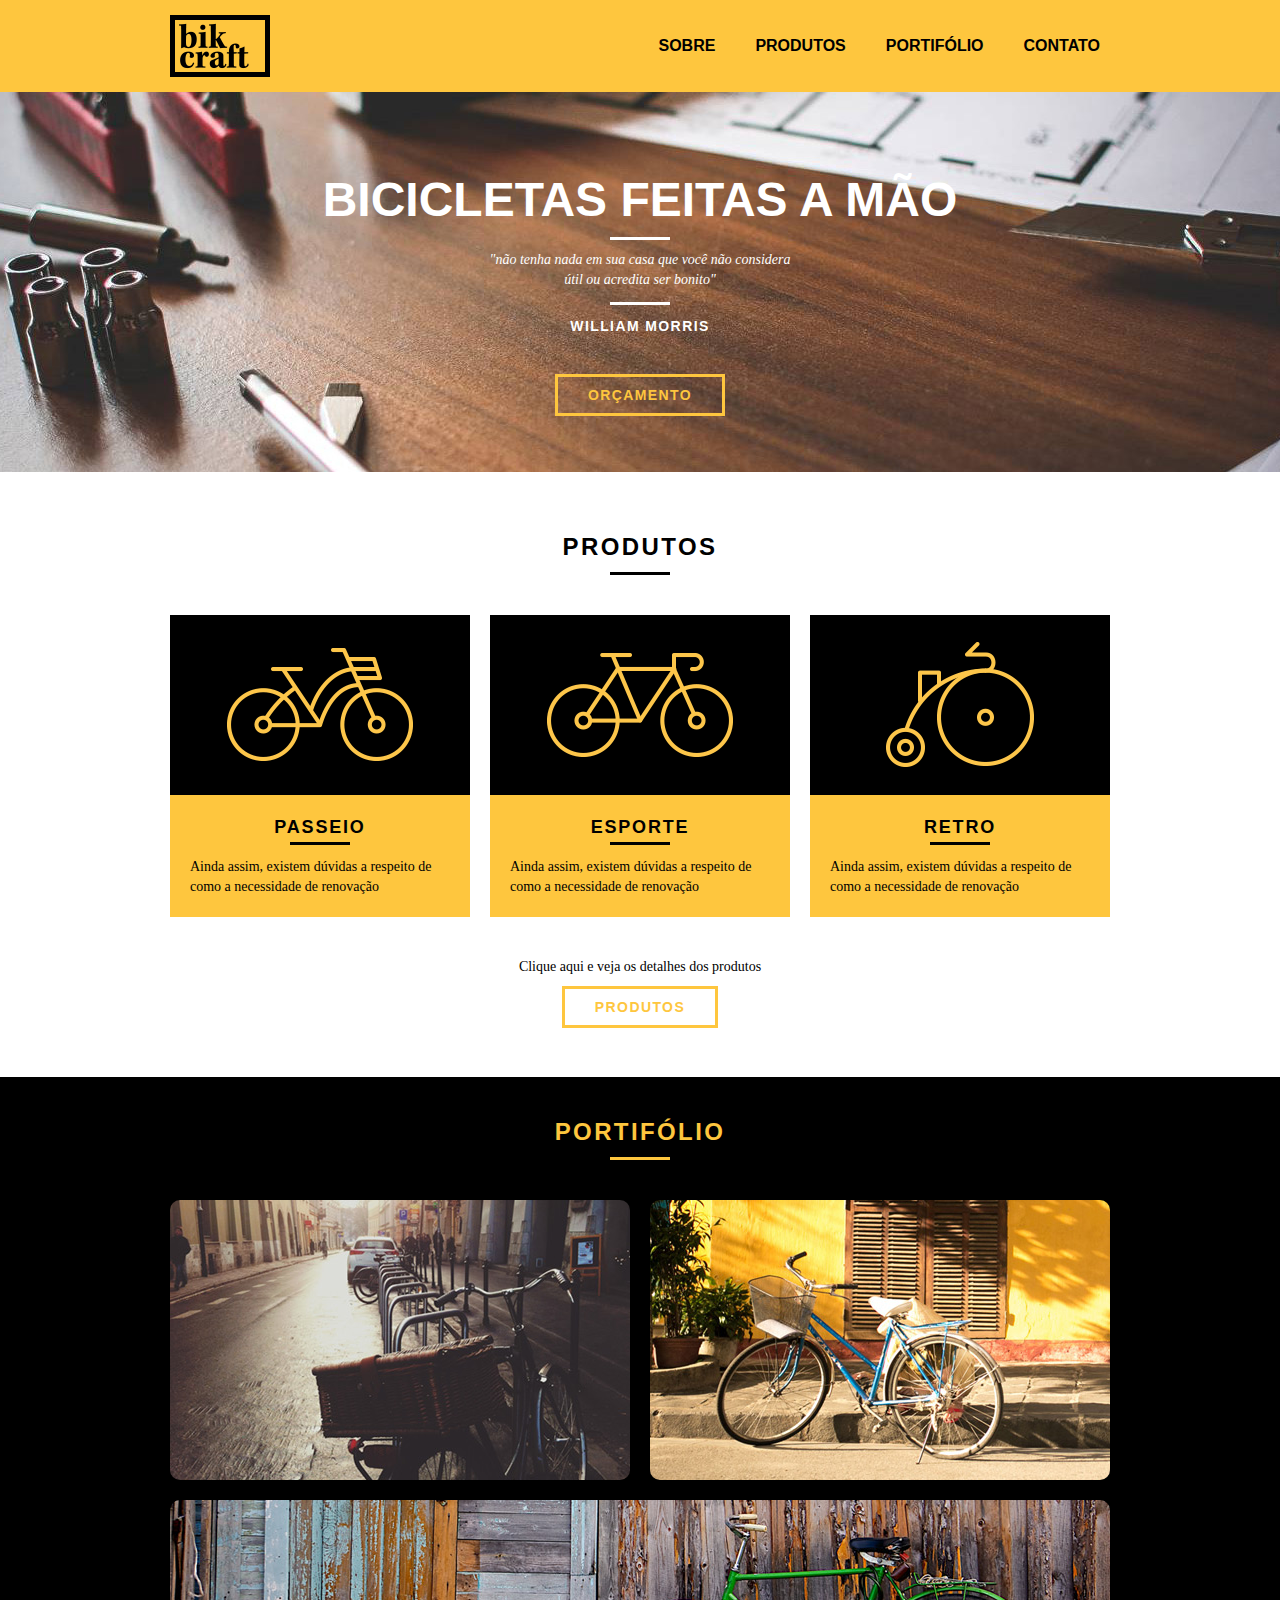
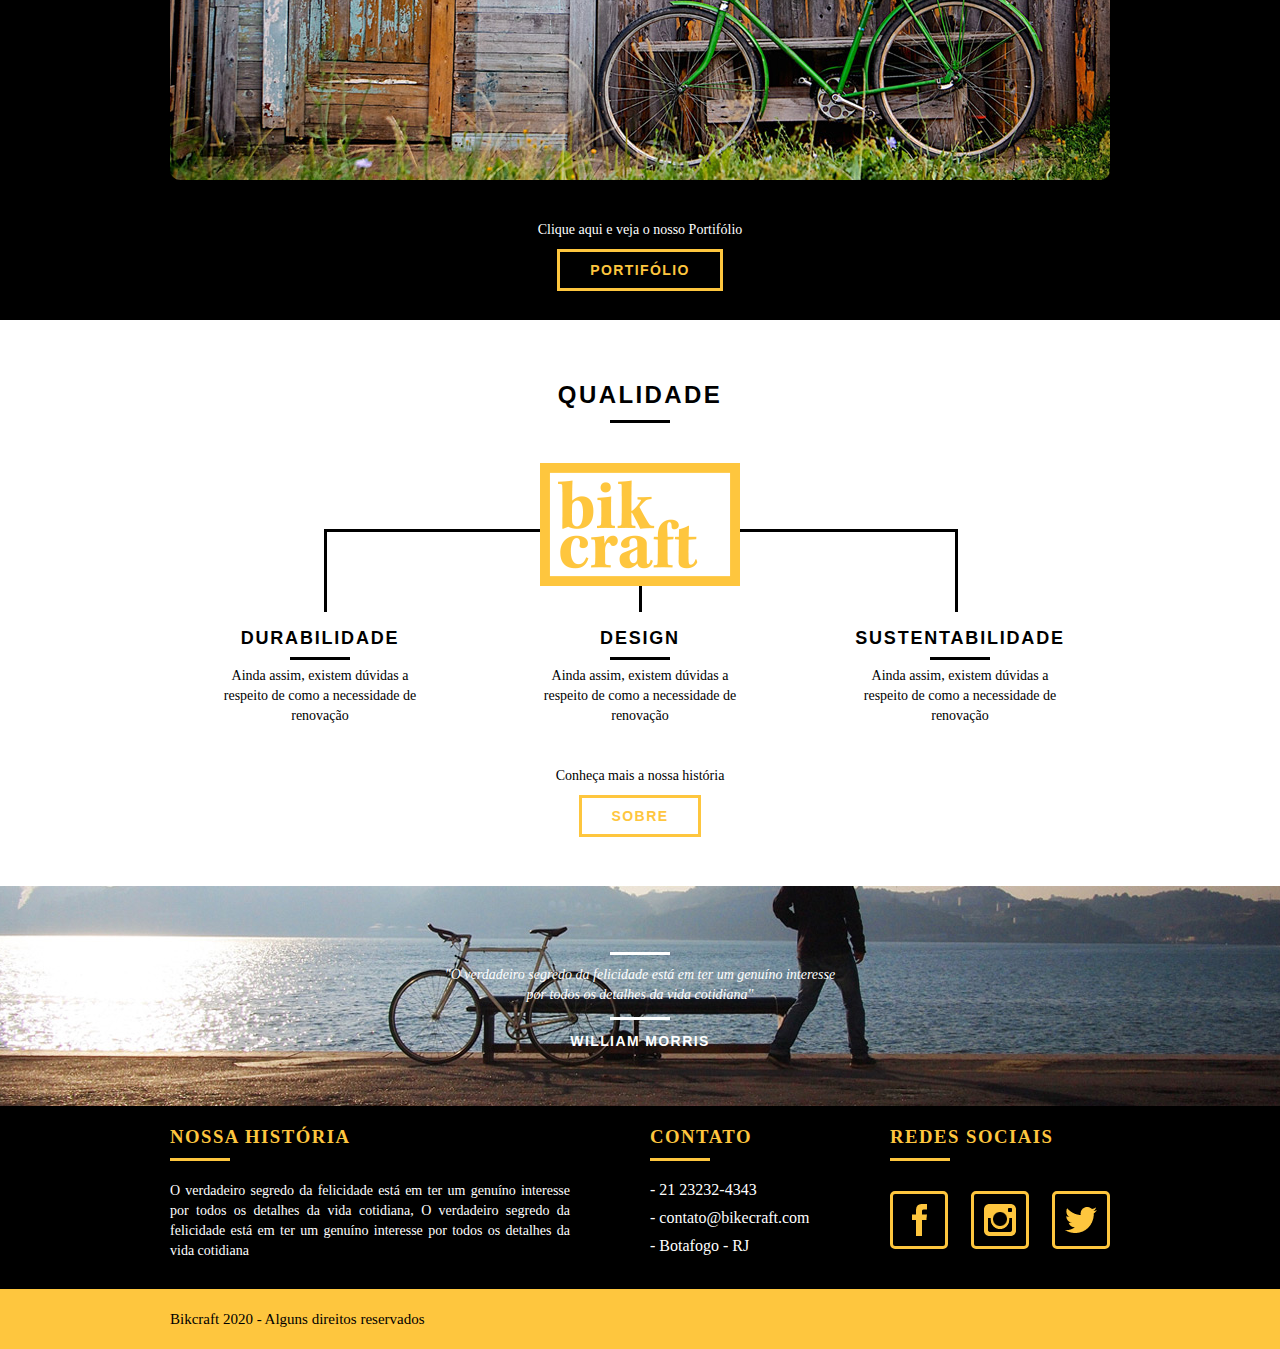
==== index.html @ 74c6d277 "Versão 1.0" ====
<!DOCTYPE html>
<html lang="en">

<head>
    <meta charset="UTF-8">
    <meta name="viewport" content="width=device-width, initial-scale=1.0">
    <title>BikeCraft</title>
    <link rel="stylesheet" href="/css/main.css">
</head>

<body>
    <header class="header">
        <div class="container">
            <a href="index.html" class="grid-4">
                <img src="./img/bikcraft.png" alt="Logo">
            </a>    
            <nav class="header_menu">
                <ul>
                    <li><a href="sobre.html" href="#introducao">Sobre</a></li>
                    <li><a href="produtos.html">Produtos</a></li>
                    <li><a href="portifolio.html">Portifólio</a></li>
                    <li><a href="contato.html">Contato</a></li>
                </ul>
            </nav>
        </div>
    </header>

    <section id="introducao">
        <div class="container">
            <h1>Bicicletas feitas a Mão</h1>
            <blockquote class="quote-externo">
                <p>"não tenha nada em sua casa que você não considera útil ou acredita ser bonito"</p>
                <cite>WILLIAM MORRIS</cite>
            </blockquote>

            <a href="produtos.html" class="btn">Orçamento</a>
        </div>
    </section>

    <section id="produtos" class="container">
        <h2 class="subtitulo">Produtos</h2>
        <ul class="produtos_lista">

            <li class="grid-1-3">
                <div class="produtos_icone">
                    <img src="./img/produtos/passeio.png" alt="BikeCraft Passeio">
                </div>    
                <h3>Passeio</h3>
                <p>Ainda assim, existem dúvidas a respeito de como a necessidade de renovação</p>
            </li>

            <li class="grid-1-3">
                <div class="produtos_icone">
                    <img src="./img/produtos/esporte.png" alt="BikeCraft Esporte">
                </div>    
                <h3>Esporte</h3>
                <p>Ainda assim, existem dúvidas a respeito de como a necessidade de renovação</p>
            </li>

            <li class="grid-1-3">
                <div class="produtos_icone">
                    <img src="./img/produtos/retro.png" alt="BikeCraft Retro">
                </div>    
                <h3>Retro</h3>
                <p>Ainda assim, existem dúvidas a respeito de como a necessidade de renovação</p>
            </li>
        </ul>

        <div class="call">
            <p>Clique aqui e veja os detalhes dos produtos</p>
            <a href="produtos.html" class="btn btn-preto">Produtos</a>
        </div>

    </section>

    <section id="portifolio">
        <div class="container">
            <h2 class="subtitulo">Portifólio</h2>
            <ul class="portifolio_lista">
                <li class="grid-8"><img src="./img/portfolio/retro.jpg" alt="Bike Retro"></li>
                <li class="grid-8"><img src="./img/portfolio/passeio.jpg" alt="Bike Passeio"></li>
                <li class="grid-16"><img src="./img/portfolio/esporte.jpg" alt="Bike Esporte"></li>
            </ul>
        </div>
        
        <div class="call">
            <p>Clique aqui e veja o nosso Portifólio</p>
            <a href="portifolio.html" class="btn">PortiFólio</a>
        </div>
    </section>

    <section id="qualidade" class="container">
        <h2 class="subtitulo">Qualidade</h2>

        <img src="./img/bikcraft-qualidade.png" alt="BikCraft">

        <ul class="qualidade_lista">
            <li class="grid-1-3">
                <h3>Durabilidade</h3>
                <p>Ainda assim, existem dúvidas a respeito de como a necessidade de renovação</p>
            </li>

            <li class="grid-1-3">
                <h3>Design</h3>
                <p>Ainda assim, existem dúvidas a respeito de como a necessidade de renovação</p>
            </li>

            <li class="grid-1-3">
                <h3>Sustentabilidade</h3>
                <p>Ainda assim, existem dúvidas a respeito de como a necessidade de renovação</p>
            </li>
        </ul>
        <div class="call">
            <p>Conheça mais a nossa história</p>
            <a href="sobre.html" class="btn btn-preto">Sobre</a>
        </div>
    </section>

    <section id="quebra">
        <div class="container">
            <blockquote class="quote-externo">
                <p>"O 
                verdadeiro segredo da felicidade está em ter um genuíno interesse por todos os detalhes da vida cotidiana"</p>
                <cite>WILLIAM MORRIS</cite>
            </blockquote>
        </div>
    </section>

    <footer class="footer">
        <div class="footer-1">
            <div class="container">

                <div class="grid-8 nossa-historia">
                    <h3>Nossa História</h3>
                    <p>O verdadeiro segredo da felicidade está em ter um genuíno interesse por todos os detalhes da vida cotidiana, O verdadeiro segredo da felicidade está em ter um genuíno interesse por todos os detalhes da vida cotidiana</p>
                </div>

                <div class="grid-4 contato-footer">
                    <h3>Contato</h3>
                    <ul>
                        <li>- 21 23232-4343</li>
                        <li>- contato@bikecraft.com</li>
                        <li>- Botafogo - RJ</li>
                    </ul>
                </div>

                <div class="grid-4 redes-footer">
                    <h3>Redes Sociais</h3>
                    <ul class="redes-sociais">
                        <li><a href=""><img src="./img/redes-sociais/facebook.png" alt="Facebook" target="_blank"></a></li>

                        <li><a href=""><img src="./img/redes-sociais/instagram.png" alt="Instagram" target="_blank"></a></li>
                        
                        <li><a href=""><img src="./img/redes-sociais/twitter.png" alt="Twitter" target="_blank"></a></li>
                    </ul>
                </div>
            </div>
        </div>
        <div class="footer-2">
            <div class="container">
                <p class="grid-16">Bikcraft 2020 - Alguns direitos reservados</p>
            </div>
        </div>
    </footer>

    <script src="./js/menuScroll.js"></script>
</body>

</html>
---- css/main.css ----
*, *:before, *:after {
  -webkit-box-sizing: border-box;
  box-sizing: border-box;
  padding: 0;
  margin: 0;
}

.container {
  width: 960px;
  margin: 0 auto;
  padding: 0px;
  position: relative;
}

.container:after, .container:before {
  content: " ";
  display: table;
}

.container:after {
  clear: both;
}

.grid-1, .grid-2, .grid-3, .grid-4, .grid-5, .grid-6, .grid-7, .grid-8, .grid-9, .grid-10, .grid-11, .grid-12, .grid-13, .grid-14, .grid-15, .grid-16, .grid-1-3 {
  float: left;
  margin-left: 10px;
  margin-right: 10px;
}

.grid-1 {
  width: 40px;
}

.grid-2 {
  width: 100px;
}

.grid-3 {
  width: 160px;
}

.grid-4 {
  width: 220px;
}

.grid-5 {
  width: 280px;
}

.grid-6 {
  width: 340px;
}

.grid-7 {
  width: 400px;
}

.grid-8 {
  width: 460px;
}

.grid-9 {
  width: 520px;
}

.grid-10 {
  width: 580px;
}

.grid-11 {
  width: 640px;
}

.grid-12 {
  width: 700px;
}

.grid-13 {
  width: 760px;
}

.grid-14 {
  width: 820px;
}

.grid-15 {
  width: 880px;
}

.grid-16 {
  width: 940px;
}

.grid-1-3 {
  width: 300px;
}

@media only screen and (min-width: 768px) and (max-width: 959px) {
  .container {
    width: 768px;
  }
  .grid-1 {
    width: 28px;
  }
  .grid-2 {
    width: 76px;
  }
  .grid-3 {
    width: 124px;
  }
  .grid-4 {
    width: 172px;
  }
  .grid-5 {
    width: 220px;
  }
  .grid-6 {
    width: 268px;
  }
  .grid-7 {
    width: 316px;
  }
  .grid-8 {
    width: 364px;
  }
  .grid-9 {
    width: 412px;
  }
  .grid-10 {
    width: 460px;
  }
  .grid-11 {
    width: 508px;
  }
  .grid-12 {
    width: 556px;
  }
  .grid-13 {
    width: 604px;
  }
  .grid-14 {
    width: 652px;
  }
  .grid-15 {
    width: 700px;
  }
  .grid-16 {
    width: 748px;
  }
  .grid-1-3 {
    width: 236px;
  }
}

@media only screen and (max-width: 767px) {
  .container {
    width: 300px;
  }
  .grid-1, .grid-2, .grid-3, .grid-4, .grid-5, .grid-6, .grid-7, .grid-8, .grid-9, .grid-10, .grid-11, .grid-12, .grid-13, .grid-14, .grid-15, .grid-16, .grid-1-3 {
    width: 300px;
    margin: 0 0 20px 0;
    float: none;
  }
}

body {
  font-family: Arial, Helvetica, sans-serif;
}

img {
  display: block;
  max-width: 100%;
}

ul li {
  list-style: none;
}

p {
  font-family: Georgia, "Times New Roman", serif;
  font-size: 14px;
  line-height: 20px;
}

.btn {
  text-decoration: none;
  border: 3px solid #fec63e;
  padding: 10px 30px;
  color: #fec63e;
  font-size: 14px;
  line-height: 20px;
  text-transform: uppercase;
  font-weight: bold;
  letter-spacing: .1em;
  -webkit-transition: all .4s;
  transition: all .4s;
}

.btn:hover {
  color: #fff;
  border: 3px solid #fff;
}

.btn.btn-preto:hover {
  color: #000;
  border: 3px solid #000;
}

.subtitulo {
  font-size: 24px;
  line-height: 30px;
  font-weight: bold;
  letter-spacing: .1em;
  color: #000;
  text-align: center;
  text-transform: uppercase;
  margin-bottom: 40px;
}

.subtitulo::after {
  content: '';
  display: block;
  width: 60px;
  height: 3px;
  background-color: #000;
  margin: 10px auto;
}

.introducao-interna {
  width: 100%;
  margin-top: 92px;
  height: auto;
  color: #fff;
}

.introducao-interna h1 {
  font-size: 48px;
  color: #fff;
  font-weight: bold;
  text-transform: uppercase;
}

.introducao-interna h1::after {
  content: "";
  display: block;
  width: 60px;
  height: 3px;
  background: #fff;
  margin: 14px auto 14px auto;
}

.subtitulo-interno {
  font-size: 24px;
  line-height: 30px;
  font-weight: bold;
  letter-spacing: .1em;
  color: #000;
  text-transform: uppercase;
  margin-bottom: 20px;
}

.subtitulo-interno::after {
  content: '';
  display: block;
  width: 60px;
  height: 3px;
  background-color: #000;
  margin-top: 10px;
}

.header {
  position: fixed;
  top: 0;
  width: 100%;
  background-color: #fec63e;
  z-index: 10;
  height: 92px;
}

.header .container {
  display: -webkit-box;
  display: -ms-flexbox;
  display: flex;
  -webkit-box-align: center;
      -ms-flex-align: center;
          align-items: center;
}

.header_menu {
  -webkit-box-flex: 1;
      -ms-flex: 1;
          flex: 1;
  height: 92px;
}

.header_menu ul {
  height: 100%;
  width: 100%;
  display: -webkit-box;
  display: -ms-flexbox;
  display: flex;
  -webkit-box-pack: end;
      -ms-flex-pack: end;
          justify-content: flex-end;
}

.header_menu ul li a {
  color: #000;
  text-transform: uppercase;
  text-decoration: none;
  font-weight: bold;
  height: 100%;
  position: relative;
  display: -webkit-box;
  display: -ms-flexbox;
  display: flex;
  -webkit-box-align: center;
      -ms-flex-align: center;
          align-items: center;
  padding: 20px;
  -webkit-transition: all 0.4s;
  transition: all 0.4s;
}

.header_menu ul li a:hover {
  color: #fff;
}

.header_menu ul li a::after {
  content: "";
  display: block;
  position: absolute;
  bottom: 0;
  left: 0;
  width: 100%;
  -webkit-transform: scaleX(0);
          transform: scaleX(0);
  height: 4px;
  z-index: 10;
  background-color: #fff;
  -webkit-transition: all 0.4s;
  transition: all 0.4s;
}

.header_menu ul li a:hover::after {
  -webkit-transform: scaleX(1);
          transform: scaleX(1);
}

.header_menu ul li a.active {
  color: #fff;
}

.header_menu ul li a.active::after {
  content: "";
  display: block;
  position: absolute;
  bottom: 0;
  left: 0;
  width: 100%;
  -webkit-transform: scaleX(1);
          transform: scaleX(1);
  height: 4px;
  z-index: 10;
  background-color: #fff;
  -webkit-transition: all 0.4s;
  transition: all 0.4s;
}

#introducao {
  width: 100%;
  height: 380px;
  background: url("/img/bg.jpg") no-repeat center;
  background-size: cover;
  margin-top: 92px;
  text-align: center;
  padding-top: 80px;
}

#introducao h1 {
  color: #fff;
  text-transform: uppercase;
  font-size: 48px;
  font-weight: bold;
}

#introducao .quote-externo {
  max-width: 320px;
  margin: 0 auto;
  color: #fff;
  margin-bottom: 50px;
}

.quote-externo p {
  font-style: italic;
}

.quote-externo p::before {
  content: "";
  display: block;
  width: 60px;
  height: 3px;
  background-color: #fff;
  margin: 10px auto;
}

.quote-externo p::after {
  content: "";
  display: block;
  width: 60px;
  height: 3px;
  background-color: #fff;
  margin: 12px auto;
}

.quote-externo cite {
  font-style: initial;
  font-weight: bold;
  font-size: 14px;
  letter-spacing: 0.1em;
}

#produtos {
  padding: 60px 0;
}

.produtos_lista li {
  background-color: #fec63e;
  display: -webkit-box;
  display: -ms-flexbox;
  display: flex;
  -webkit-box-orient: vertical;
  -webkit-box-direction: normal;
      -ms-flex-direction: column;
          flex-direction: column;
  -webkit-box-align: center;
      -ms-flex-align: center;
          align-items: center;
}

.produtos_lista li h3 {
  font-weight: bold;
  font-size: 18px;
  line-height: 25px;
  text-transform: uppercase;
  letter-spacing: 0.1em;
  margin-top: 20px;
}

.produtos_lista li h3::after {
  content: "";
  display: block;
  width: 60px;
  height: 3px;
  background-color: #000;
  margin: 2px auto;
}

.produtos_lista li p {
  padding: 10px 20px 20px 20px;
}

.produtos_icone {
  background-color: #000;
  width: 100%;
  padding: 20px;
  display: -webkit-box;
  display: -ms-flexbox;
  display: flex;
  -webkit-box-pack: center;
      -ms-flex-pack: center;
          justify-content: center;
}

.call {
  padding-top: 40px;
  text-align: center;
  clear: both;
}

.call p {
  margin-bottom: 20px;
}

#portifolio {
  width: 100%;
  padding: 40px 0;
  background-color: #000;
}

#portifolio .subtitulo {
  color: #fec63e;
}

#portifolio .subtitulo::after {
  background-color: #fec63e;
}

.portifolio_lista li img {
  border-radius: 10px;
}

.portifolio_lista li:last-child {
  margin-top: 20px;
}

#portifolio .call p {
  color: #fff;
}

#qualidade {
  padding: 60px 0;
}

#qualidade::after {
  content: "";
  width: 634px;
  height: 83px;
  display: block;
  background: url("/img/linhas.png") no-repeat center;
  position: absolute;
  top: 209px;
  right: 162px;
  z-index: -1;
}

#qualidade img {
  margin: 0 auto;
}

.qualidade_lista {
  padding-top: 20px;
  overflow: auto;
}

.qualidade_lista li {
  text-align: center;
  padding: 0 40px;
}

.qualidade_lista li h3 {
  font-weight: bold;
  font-size: 18px;
  line-height: 25px;
  text-transform: uppercase;
  letter-spacing: 0.1em;
  margin-top: 20px;
}

.qualidade_lista li h3::after {
  content: "";
  display: block;
  width: 60px;
  height: 3px;
  background-color: #000;
  margin: 6px auto;
}

#quebra .container {
  width: 100%;
  height: 220px;
  background: url("/img/bg-footer.jpg") no-repeat center;
  background-size: cover;
  color: #fff;
  display: -webkit-box;
  display: -ms-flexbox;
  display: flex;
  -webkit-box-orient: vertical;
  -webkit-box-direction: normal;
      -ms-flex-direction: column;
          flex-direction: column;
  -webkit-box-align: center;
      -ms-flex-align: center;
          align-items: center;
  -webkit-box-pack: center;
      -ms-flex-pack: center;
          justify-content: center;
}

#quebra .quote-externo {
  text-align: center;
  max-width: 400px;
}

.footer {
  width: 100%;
}

.footer .container {
  padding: 20px 0;
}

.footer-1,
.footer-2 {
  width: 100%;
}

.footer-1 {
  background-color: #000;
  color: #fff;
  font-family: Georgia, "Times New Roman", Times, serif;
}

.footer-1 h3 {
  color: #fec63e;
  text-transform: uppercase;
  letter-spacing: 1.5px;
}

.footer-1 h3::after {
  content: "";
  display: block;
  width: 60px;
  height: 3px;
  background-color: #fec63e;
  margin: 10px 0;
}

.footer-1 .nossa-historia p {
  padding-right: 60px;
  margin-top: 20px;
  text-align: justify;
}

.footer-1 .contato-footer ul {
  margin-top: 20px;
}

.footer-1 .contato-footer ul li + li {
  margin-top: 10px;
}

.footer-1 .redes-sociais {
  padding: 20px 0;
  display: -webkit-box;
  display: -ms-flexbox;
  display: flex;
  -webkit-box-pack: justify;
      -ms-flex-pack: justify;
          justify-content: space-between;
}

.footer-1 .redes-sociais li {
  border: 3px solid #fec63e;
  border-radius: 5px;
  padding: 10px;
  -webkit-transition: all 0.4s;
  transition: all 0.4s;
}

.footer-1 .redes-sociais li:hover {
  border-color: #fff;
}

.footer-2 {
  background-color: #fec63e;
}

.footer-2 p {
  font-size: 15px;
}

.interna_sobre {
  background: url("../img/bg-sobre.jpg") no-repeat center;
  background-size: cover;
}

.interna_sobre .container {
  display: -webkit-box;
  display: -ms-flexbox;
  display: flex;
  -webkit-box-orient: vertical;
  -webkit-box-direction: normal;
      -ms-flex-direction: column;
          flex-direction: column;
  -webkit-box-pack: center;
      -ms-flex-pack: center;
          justify-content: center;
  -webkit-box-align: center;
      -ms-flex-align: center;
          align-items: center;
  padding: 20px;
}

.missao-sobre {
  padding-top: 60px;
}

.missao-sobre p {
  font-size: 18px;
  line-height: 25px;
  margin-bottom: 1em;
  padding-right: 60px;
}

.missao-sobre ul li {
  font-family: Georgia, 'Times New Roman', Times, serif;
  font-size: 18px;
  line-height: 30px;
}

.missao-sobre .foto-equipe {
  padding-top: 20px;
}

@media (max-width: 767px) {
  .missao-sobre .foto-equipe img {
    height: 150px;
  }
}

.produto-text-item {
  position: relative;
  display: -webkit-box;
  display: -ms-flexbox;
  display: flex;
  -webkit-box-align: center;
      -ms-flex-align: center;
          align-items: center;
  -webkit-box-pack: center;
      -ms-flex-pack: center;
          justify-content: center;
}

.produto-text-item h2 {
  font-size: 36px;
  color: #fff;
  text-transform: uppercase;
  letter-spacing: .1em;
  font-weight: bold;
  position: absolute;
}

.produto-text-item h2::before {
  content: '';
  display: block;
  width: 60px;
  height: 3px;
  background-color: #fff;
  margin: 10px auto;
}

.produto-text-item h2::after {
  content: '';
  display: block;
  width: 60px;
  height: 3px;
  background-color: #fff;
  margin: 10px auto;
}

.interna_produtos {
  background: url("../img/bg-produtos.jpg");
  background-size: cover;
}

.interna_produtos .container {
  display: -webkit-box;
  display: -ms-flexbox;
  display: flex;
  -webkit-box-orient: vertical;
  -webkit-box-direction: normal;
      -ms-flex-direction: column;
          flex-direction: column;
  -webkit-box-pack: center;
      -ms-flex-pack: center;
          justify-content: center;
  -webkit-box-align: center;
      -ms-flex-align: center;
          align-items: center;
  padding: 20px;
}

.produtos-item {
  padding-top: 60px;
}

.produto-icone {
  background-color: #000;
  display: -webkit-box;
  display: -ms-flexbox;
  display: flex;
  -webkit-box-pack: center;
      -ms-flex-pack: center;
          justify-content: center;
  -webkit-box-align: center;
      -ms-flex-align: center;
          align-items: center;
  padding: 70px 0;
}

.row-2 img,
.details-produtos {
  padding: 20px 0;
}

.details-produtos p {
  padding: 39px 35px 85px;
  background-color: #000;
  color: #fff;
  font-family: Georgia, 'Times New Roman', Times, serif;
  font-size: 18px;
  line-height: 25px;
}

.details-produtos ul {
  background-color: #fec63e;
  display: -ms-grid;
  display: grid;
  -ms-grid-columns: (1fr)[2];
      grid-template-columns: repeat(2, 1fr);
}

.details-produtos ul li {
  text-transform: uppercase;
  font-weight: bold;
  border: 1px solid #000;
  padding: 10px 20px;
  text-align: center;
}

.orcamento {
  background-color: #000;
  color: #fff;
  padding: 60px 0;
}

.orcamento h2 {
  color: #fec63e;
}

.orcamento h2::after {
  background-color: #fec63e;
}

.orcamento form label {
  font-weight: bold;
  font-family: Georgia, 'Times New Roman', Times, serif;
}

.orcamento form input, .orcamento form textarea {
  display: block;
  width: 89%;
  margin: 4px 0 14px;
  background-color: #000;
  border: 4px solid #fec63e;
  color: #fff;
  padding: 10px;
}

.orcamento form textarea {
  resize: vertical;
  height: clamp(100px, 120px, 150px);
}

.orcamento form button {
  color: #fec63e;
  background-color: #000;
  border: 4px solid #fec63e;
  padding: 10px 40px;
  text-transform: uppercase;
  font-weight: bold;
  font-size: 18px;
  cursor: pointer;
  -webkit-transition: all .4s;
  transition: all .4s;
}

.orcamento form button:hover {
  color: #fff;
  border-color: #fff;
}

.orcamento .dados-orcamento {
  padding-left: 10px;
  display: -webkit-box;
  display: -ms-flexbox;
  display: flex;
  -webkit-box-orient: vertical;
  -webkit-box-direction: normal;
      -ms-flex-direction: column;
          flex-direction: column;
}

.orcamento .dados-orcamento h3 {
  color: #fec63e;
  text-transform: uppercase;
  margin-bottom: 10px;
}

.orcamento .dados-orcamento p {
  font-weight: 600;
  padding: 3px 0;
}

.orcamento .dados-orcamento .montar {
  -webkit-box-flex: 1;
      -ms-flex: 1;
          flex: 1;
  padding-top: 45px;
}

.orcamento .dados-orcamento .montar p {
  margin-bottom: 8px;
}

.orcamento .dados-orcamento .montar li {
  padding: 10px 15px;
  font-family: Georgia, 'Times New Roman', Times, serif;
  width: 80%;
}

.orcamento .dados-orcamento .montar .li-cinza {
  background-color: #1d1d1d;
}

@media (min-width: 768px) and (max-width: 959px) {
  .img-produtos {
    height: 280px;
    -o-object-fit: cover;
       object-fit: cover;
  }
  .produtos-item + .produtos-item {
    border-top: 3px solid #000;
    padding-top: 25px;
  }
  .details-produtos p {
    padding: 14px 35px 21px;
    background-color: #000;
    color: #fff;
    font-family: Georgia, 'Times New Roman', Times, serif;
    font-size: 18px;
    line-height: 25px;
  }
  .orcamento .container {
    display: -webkit-box;
    display: -ms-flexbox;
    display: flex;
    -webkit-box-orient: vertical;
    -webkit-box-direction: normal;
        -ms-flex-direction: column;
            flex-direction: column;
    -webkit-box-pack: center;
        -ms-flex-pack: center;
            justify-content: center;
    -webkit-box-align: center;
        -ms-flex-align: center;
            align-items: center;
  }
  .orcamento form {
    display: -webkit-box;
    display: -ms-flexbox;
    display: flex;
    -webkit-box-orient: vertical;
    -webkit-box-direction: normal;
        -ms-flex-direction: column;
            flex-direction: column;
  }
  .orcamento form input, .orcamento form textarea {
    width: 100%;
    padding: 10px;
  }
  .orcamento .dados-orcamento {
    display: -webkit-box;
    display: -ms-flexbox;
    display: flex;
    -webkit-box-orient: vertical;
    -webkit-box-direction: normal;
        -ms-flex-direction: column;
            flex-direction: column;
    -webkit-box-pack: center;
        -ms-flex-pack: center;
            justify-content: center;
    -webkit-box-align: center;
        -ms-flex-align: center;
            align-items: center;
  }
  .orcamento .dados-orcamento .dados {
    margin-top: 40px;
    display: -webkit-box;
    display: -ms-flexbox;
    display: flex;
    -webkit-box-orient: vertical;
    -webkit-box-direction: normal;
        -ms-flex-direction: column;
            flex-direction: column;
    -webkit-box-pack: center;
        -ms-flex-pack: center;
            justify-content: center;
    -webkit-box-align: center;
        -ms-flex-align: center;
            align-items: center;
  }
  .orcamento .dados-orcamento .montar li {
    width: 100%;
  }
}

@media (max-width: 767px) {
  .img-produtos {
    height: 280px;
    -o-object-fit: cover;
       object-fit: cover;
  }
  .produtos-item + .produtos-item {
    border-top: 3px solid #000;
    padding-top: 25px;
  }
  .details-produtos p {
    padding: 14px 35px 21px;
    background-color: #000;
    color: #fff;
    font-family: Georgia, 'Times New Roman', Times, serif;
    font-size: 18px;
    line-height: 25px;
  }
  .orcamento .container {
    display: -webkit-box;
    display: -ms-flexbox;
    display: flex;
    -webkit-box-orient: vertical;
    -webkit-box-direction: normal;
        -ms-flex-direction: column;
            flex-direction: column;
    -webkit-box-pack: center;
        -ms-flex-pack: center;
            justify-content: center;
    -webkit-box-align: center;
        -ms-flex-align: center;
            align-items: center;
  }
  .orcamento form {
    display: -webkit-box;
    display: -ms-flexbox;
    display: flex;
    -webkit-box-orient: vertical;
    -webkit-box-direction: normal;
        -ms-flex-direction: column;
            flex-direction: column;
  }
  .orcamento form input, .orcamento form textarea {
    width: 100%;
    padding: 10px;
  }
  .orcamento .dados-orcamento {
    display: -webkit-box;
    display: -ms-flexbox;
    display: flex;
    -webkit-box-orient: vertical;
    -webkit-box-direction: normal;
        -ms-flex-direction: column;
            flex-direction: column;
    -webkit-box-pack: center;
        -ms-flex-pack: center;
            justify-content: center;
    -webkit-box-align: center;
        -ms-flex-align: center;
            align-items: center;
  }
  .orcamento .dados-orcamento .dados {
    margin-top: 40px;
    display: -webkit-box;
    display: -ms-flexbox;
    display: flex;
    -webkit-box-orient: vertical;
    -webkit-box-direction: normal;
        -ms-flex-direction: column;
            flex-direction: column;
    -webkit-box-pack: center;
        -ms-flex-pack: center;
            justify-content: center;
    -webkit-box-align: center;
        -ms-flex-align: center;
            align-items: center;
  }
  .orcamento .dados-orcamento .montar li {
    width: 100%;
  }
}

.interna_portifolio {
  background: url("../img/bg-portfolio.jpg") no-repeat center;
  background-size: cover;
}

.interna_portifolio .container {
  display: -webkit-box;
  display: -ms-flexbox;
  display: flex;
  -webkit-box-orient: vertical;
  -webkit-box-direction: normal;
      -ms-flex-direction: column;
          flex-direction: column;
  -webkit-box-pack: center;
      -ms-flex-pack: center;
          justify-content: center;
  -webkit-box-align: center;
      -ms-flex-align: center;
          align-items: center;
  padding: 20px;
}

.blockquote {
  padding: 30px 0;
  width: 50%;
}

.blockquote blockquote {
  display: -webkit-box;
  display: -ms-flexbox;
  display: flex;
  -webkit-box-orient: vertical;
  -webkit-box-direction: normal;
      -ms-flex-direction: column;
          flex-direction: column;
  -webkit-box-align: center;
      -ms-flex-align: center;
          align-items: center;
}

.blockquote blockquote p {
  max-width: 460px;
  text-align: center;
  font-style: italic;
  font-size: 15px;
}

.blockquote blockquote cite {
  font-weight: bolder;
  font-style: initial;
  padding-top: 20px;
  -ms-flex-item-align: end;
      align-self: flex-end;
}

@media (max-width: 767px) {
  .blockquote {
    width: 50%;
  }
}

.interna_contato {
  background: url("../img/bg-contato.jpg") no-repeat center;
  background-size: cover;
}

.interna_contato .container {
  display: -webkit-box;
  display: -ms-flexbox;
  display: flex;
  -webkit-box-orient: vertical;
  -webkit-box-direction: normal;
      -ms-flex-direction: column;
          flex-direction: column;
  -webkit-box-pack: center;
      -ms-flex-pack: center;
          justify-content: center;
  -webkit-box-align: center;
      -ms-flex-align: center;
          align-items: center;
  padding: 20px;
}

.orcamento-contato {
  padding: 30px 0;
}

.orcamento-contato h2 {
  color: #000;
}

.orcamento-contato h2::after {
  background-color: #000;
}

.orcamento-contato form label {
  font-family: Georgia, 'Times New Roman', Times, serif;
}

.orcamento-contato form input, .orcamento-contato form textarea {
  display: block;
  width: 89%;
  margin: 4px 0 14px;
  background-color: #fff;
  border: 4px solid #fec63e;
  color: #000;
  padding: 10px;
}

.orcamento-contato form textarea {
  resize: vertical;
  height: clamp(100px, 120px, 150px);
}

.orcamento-contato form button {
  color: #fec63e;
  background-color: #fff;
  border: 4px solid #fec63e;
  padding: 10px 40px;
  text-transform: uppercase;
  font-weight: bold;
  font-size: 18px;
  cursor: pointer;
  -webkit-transition: all .4s;
  transition: all .4s;
}

.orcamento-contato form button:hover {
  color: #000;
  border-color: #000;
}

.orcamento-contato .dados-orcamento {
  padding-left: 10px;
  display: -webkit-box;
  display: -ms-flexbox;
  display: flex;
  -webkit-box-orient: vertical;
  -webkit-box-direction: normal;
      -ms-flex-direction: column;
          flex-direction: column;
  font-family: Georgia, 'Times New Roman', Times, serif;
  width: 30%;
}

.orcamento-contato .dados-orcamento h3 {
  color: #fec63e;
  text-transform: uppercase;
  margin-bottom: 10px;
}

.orcamento-contato .dados-orcamento p {
  font-size: 15px;
  padding: 3px 0;
}

.orcamento-contato .dados-orcamento p:nth-child(3) {
  padding-bottom: 30px;
}

.orcamento-contato .dados-orcamento .redes {
  margin-top: 20px;
}

.orcamento-contato .dados-orcamento .redes .redes-sociais {
  padding: 20px 0;
  display: -webkit-box;
  display: -ms-flexbox;
  display: flex;
  -ms-flex-pack: distribute;
      justify-content: space-around;
}

.orcamento-contato .dados-orcamento .redes .redes-sociais li {
  border: 3px solid #fec63e;
  border-radius: 5px;
  padding: 10px;
  -webkit-transition: all .4s;
  transition: all .4s;
}

.orcamento-contato .dados-orcamento .redes .redes-sociais li:hover {
  border-color: #000;
  cursor: pointer;
}

.mapa {
  padding-bottom: 60px;
}

.mapa a img {
  height: 300px;
  -o-object-fit: cover;
     object-fit: cover;
}

@media (min-width: 768px) and (max-width: 959px) {
  .orcamento-contato .container {
    display: -webkit-box;
    display: -ms-flexbox;
    display: flex;
    -webkit-box-orient: vertical;
    -webkit-box-direction: normal;
        -ms-flex-direction: column;
            flex-direction: column;
    -webkit-box-pack: center;
        -ms-flex-pack: center;
            justify-content: center;
    -webkit-box-align: center;
        -ms-flex-align: center;
            align-items: center;
  }
  .orcamento-contato form {
    display: -webkit-box;
    display: -ms-flexbox;
    display: flex;
    -webkit-box-orient: vertical;
    -webkit-box-direction: normal;
        -ms-flex-direction: column;
            flex-direction: column;
  }
  .orcamento-contato form input, .orcamento-contato form textarea {
    width: 100%;
    padding: 10px;
  }
  .orcamento-contato .dados-orcamento {
    display: -webkit-box;
    display: -ms-flexbox;
    display: flex;
    -webkit-box-orient: vertical;
    -webkit-box-direction: normal;
        -ms-flex-direction: column;
            flex-direction: column;
    -webkit-box-pack: center;
        -ms-flex-pack: center;
            justify-content: center;
    -webkit-box-align: center;
        -ms-flex-align: center;
            align-items: center;
  }
  .orcamento-contato .dados-orcamento .dados {
    margin-top: 40px;
  }
  .orcamento-contato .dados-orcamento .redes .redes-sociais {
    display: -ms-grid;
    display: grid;
    -ms-grid-columns: (1fr)[3];
        grid-template-columns: repeat(3, 1fr);
    gap: 10px;
  }
}

@media (max-width: 767px) {
  .orcamento-contato .container {
    display: -webkit-box;
    display: -ms-flexbox;
    display: flex;
    -webkit-box-orient: vertical;
    -webkit-box-direction: normal;
        -ms-flex-direction: column;
            flex-direction: column;
    -webkit-box-pack: center;
        -ms-flex-pack: center;
            justify-content: center;
    -webkit-box-align: center;
        -ms-flex-align: center;
            align-items: center;
  }
  .orcamento-contato form {
    display: -webkit-box;
    display: -ms-flexbox;
    display: flex;
    -webkit-box-orient: vertical;
    -webkit-box-direction: normal;
        -ms-flex-direction: column;
            flex-direction: column;
  }
  .orcamento-contato form input, .orcamento-contato form textarea {
    width: 100%;
    padding: 10px;
  }
  .orcamento-contato .dados-orcamento {
    display: -webkit-box;
    display: -ms-flexbox;
    display: flex;
    -webkit-box-orient: vertical;
    -webkit-box-direction: normal;
        -ms-flex-direction: column;
            flex-direction: column;
    -webkit-box-pack: center;
        -ms-flex-pack: center;
            justify-content: center;
    -webkit-box-align: center;
        -ms-flex-align: center;
            align-items: center;
    width: 100%;
  }
  .orcamento-contato .dados-orcamento .dados {
    margin-top: 40px;
    display: -webkit-box;
    display: -ms-flexbox;
    display: flex;
    -webkit-box-orient: vertical;
    -webkit-box-direction: normal;
        -ms-flex-direction: column;
            flex-direction: column;
    -webkit-box-pack: center;
        -ms-flex-pack: center;
            justify-content: center;
    -webkit-box-align: center;
        -ms-flex-align: center;
            align-items: center;
  }
  .orcamento-contato .dados-orcamento .redes {
    display: -webkit-box;
    display: -ms-flexbox;
    display: flex;
    -webkit-box-align: center;
        -ms-flex-align: center;
            align-items: center;
    -webkit-box-orient: vertical;
    -webkit-box-direction: normal;
        -ms-flex-direction: column;
            flex-direction: column;
  }
  .orcamento-contato .dados-orcamento .redes .redes-sociais {
    display: -ms-grid;
    display: grid;
    -ms-grid-columns: (1fr)[3];
        grid-template-columns: repeat(3, 1fr);
    gap: 10px;
  }
}

@media (max-width: 767px) {
  .introducao-interna {
    margin-top: 20px;
  }
  .subtitulo-interno {
    font-size: 18px;
  }
}

@media (max-width: 767px) {
  .header {
    position: relative;
    height: auto;
    padding-bottom: 20px;
  }
  .header .container {
    -webkit-box-orient: vertical;
    -webkit-box-direction: normal;
        -ms-flex-direction: column;
            flex-direction: column;
  }
  .header .container > a {
    display: -webkit-box;
    display: -ms-flexbox;
    display: flex;
    -webkit-box-pack: center;
        -ms-flex-pack: center;
            justify-content: center;
  }
  .header .container > a img {
    width: 120px;
    padding-top: 30px;
    margin-bottom: 0;
  }
  .header_menu {
    height: auto;
  }
  .header_menu ul {
    height: 100%;
    width: 100%;
    display: -ms-grid;
    display: grid;
    -ms-grid-columns: (1fr)[2];
        grid-template-columns: repeat(2, 1fr);
    gap: 5px;
  }
  .header_menu ul li {
    border: 3px solid #000;
    display: -ms-grid;
    display: grid;
    -webkit-box-align: center;
        -ms-flex-align: center;
            align-items: center;
    -webkit-box-pack: center;
        -ms-flex-pack: center;
            justify-content: center;
    -webkit-transition: all 0.4s;
    transition: all 0.4s;
  }
  .header_menu ul li:hover {
    border-color: #fff;
  }
  .header_menu ul li a {
    color: #000;
    text-transform: uppercase;
    text-decoration: none;
    font-weight: bold;
    height: 100%;
    position: relative;
    display: -webkit-box;
    display: -ms-flexbox;
    display: flex;
    -webkit-box-align: center;
        -ms-flex-align: center;
            align-items: center;
    padding: 20px;
    -webkit-transition: all 0.4s;
    transition: all 0.4s;
  }
  .header_menu ul li a:hover {
    color: #fff;
  }
  .header_menu ul li a::after {
    content: "";
    display: none;
  }
  .header_menu ul li a.active::after {
    content: "";
    display: none;
  }
  .header_menu ul li.active {
    border-color: #fff;
  }
}

@media (min-width: 768px) and (max-width: 959px) {
  #qualidade::after {
    content: "";
    display: none;
  }
  .qualidade_lista {
    display: -webkit-box;
    display: -ms-flexbox;
    display: flex;
    -webkit-box-pack: justify;
        -ms-flex-pack: justify;
            justify-content: space-between;
  }
  .qualidade_lista li {
    padding: 0 20px;
  }
}

@media (max-width: 767px) {
  #introducao {
    margin-top: 20px;
    padding: 15px 0;
    background: url("/img/bg-mobile.jpg") no-repeat center;
  }
  .portifolio_lista li:last-child img {
    height: 180px;
  }
  #qualidade::after {
    content: "";
    display: none;
  }
}

@media (min-width: 768px) and (max-width: 959px) {
  .footer-1 .container {
    display: -webkit-box;
    display: -ms-flexbox;
    display: flex;
    -webkit-box-orient: vertical;
    -webkit-box-direction: normal;
        -ms-flex-direction: column;
            flex-direction: column;
    -webkit-box-align: center;
        -ms-flex-align: center;
            align-items: center;
    -webkit-box-pack: center;
        -ms-flex-pack: center;
            justify-content: center;
  }
  .footer-1 div + div {
    margin-top: 20px;
  }
  .footer-1 h3 {
    font-size: 18px;
  }
  .footer-1 h3::after {
    width: 100%;
  }
  .footer-1 .nossa-historia,
  .footer-1 .contato-footer,
  .footer-1 .redes-footer {
    display: -webkit-box;
    display: -ms-flexbox;
    display: flex;
    -webkit-box-orient: vertical;
    -webkit-box-direction: normal;
        -ms-flex-direction: column;
            flex-direction: column;
    -webkit-box-align: center;
        -ms-flex-align: center;
            align-items: center;
    -webkit-box-pack: center;
        -ms-flex-pack: center;
            justify-content: center;
  }
  .footer-1 .nossa-historia p {
    padding-right: 0;
    margin-top: 20px;
    text-align: justify;
  }
  .footer-1 .redes-sociais {
    padding: 20px 0;
    display: -ms-grid;
    display: grid;
    -ms-grid-columns: (1fr)[3];
        grid-template-columns: repeat(3, 1fr);
    gap: 15px;
  }
  .footer-2 {
    background-color: #fec63e;
  }
  .footer-2 .container {
    display: -webkit-box;
    display: -ms-flexbox;
    display: flex;
    -webkit-box-align: center;
        -ms-flex-align: center;
            align-items: center;
  }
  .footer-2 p {
    font-size: 15px;
    text-align: center;
  }
}

@media (max-width: 767px) {
  .nossa-historia,
  .contato-footer,
  .redes-footer {
    display: -webkit-box;
    display: -ms-flexbox;
    display: flex;
    -webkit-box-orient: vertical;
    -webkit-box-direction: normal;
        -ms-flex-direction: column;
            flex-direction: column;
    -webkit-box-align: center;
        -ms-flex-align: center;
            align-items: center;
    -webkit-box-pack: center;
        -ms-flex-pack: center;
            justify-content: center;
  }
  .footer-1 h3::after {
    width: 100%;
  }
  .footer-1 .nossa-historia p {
    padding-right: 0;
    margin-top: 20px;
    text-align: justify;
  }
  .footer-1 .redes-sociais {
    padding: 20px 0;
    display: -ms-grid;
    display: grid;
    -ms-grid-columns: (1fr)[3];
        grid-template-columns: repeat(3, 1fr);
    gap: 15px;
  }
  .footer-2 {
    background-color: #fec63e;
  }
  .footer-2 .container {
    display: -webkit-box;
    display: -ms-flexbox;
    display: flex;
    -webkit-box-align: center;
        -ms-flex-align: center;
            align-items: center;
  }
  .footer-2 p {
    font-size: 15px;
    text-align: center;
  }
}
/*# sourceMappingURL=main.css.map */
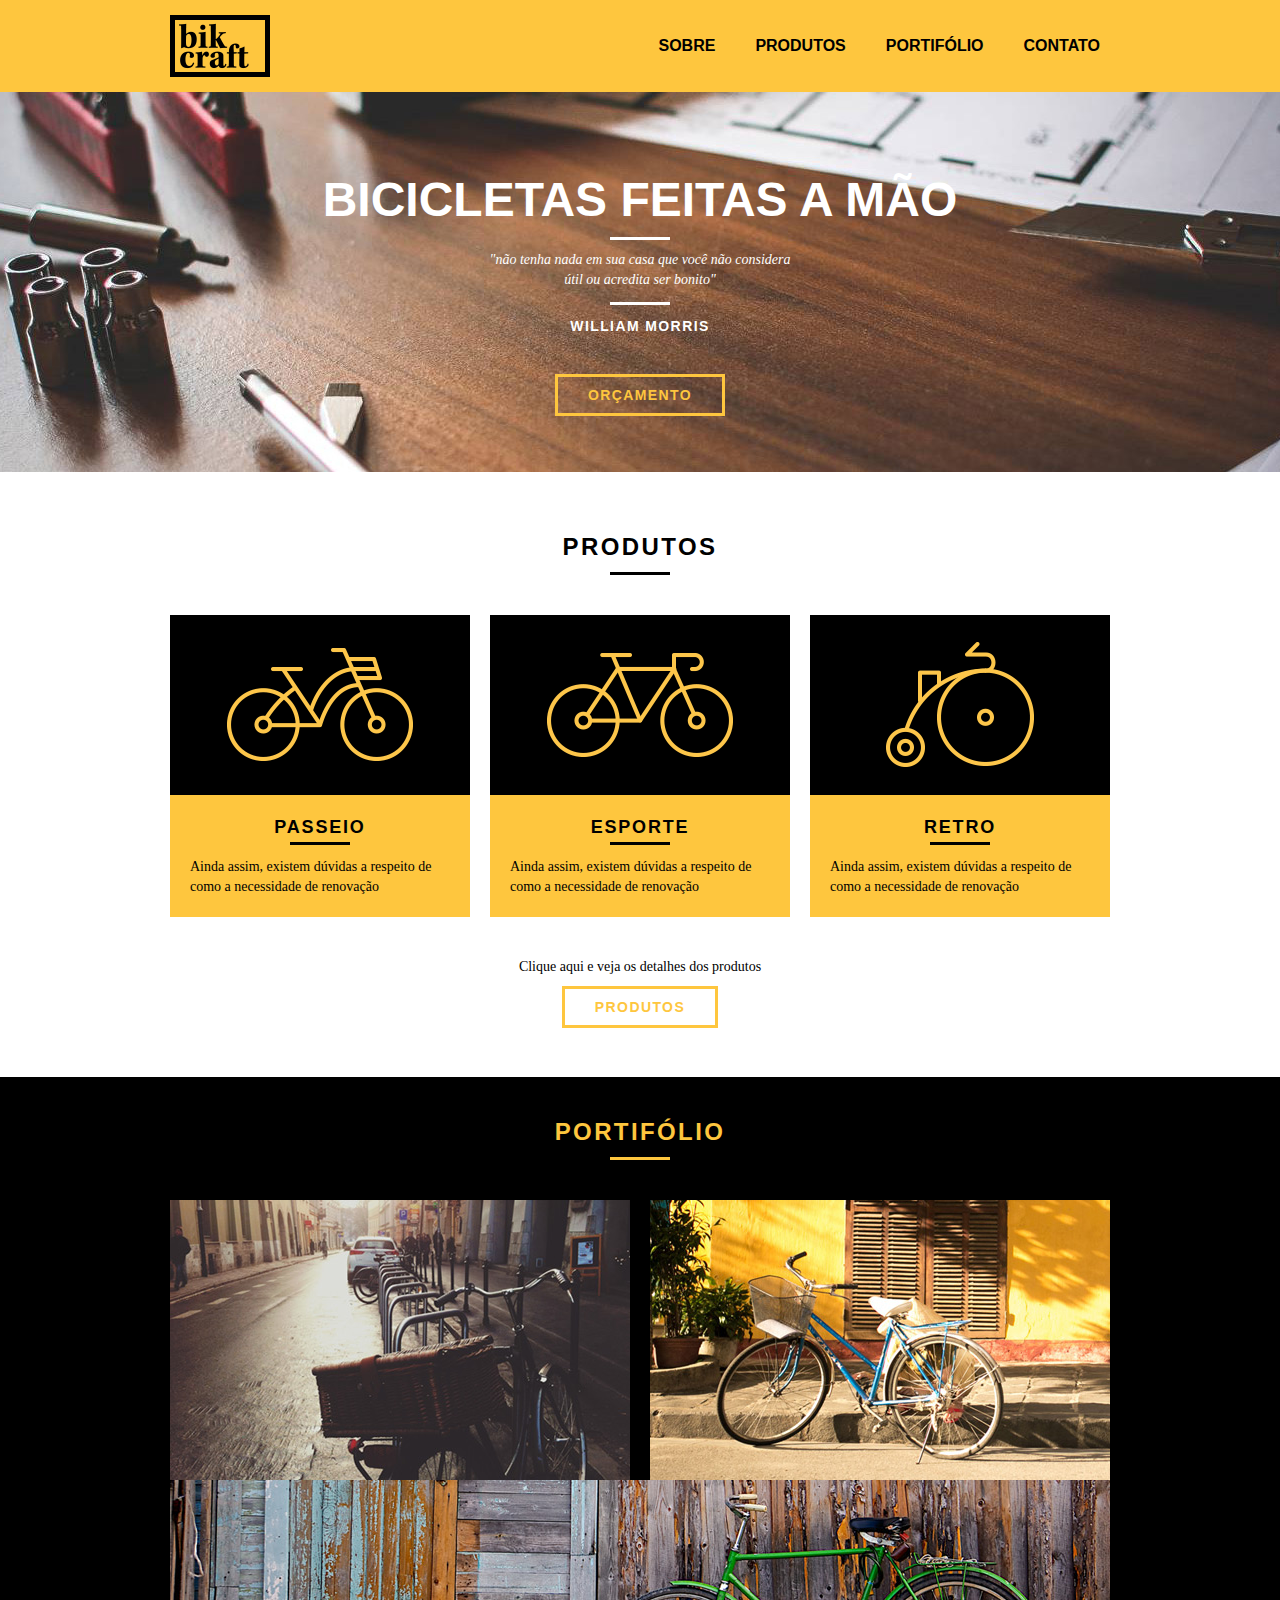
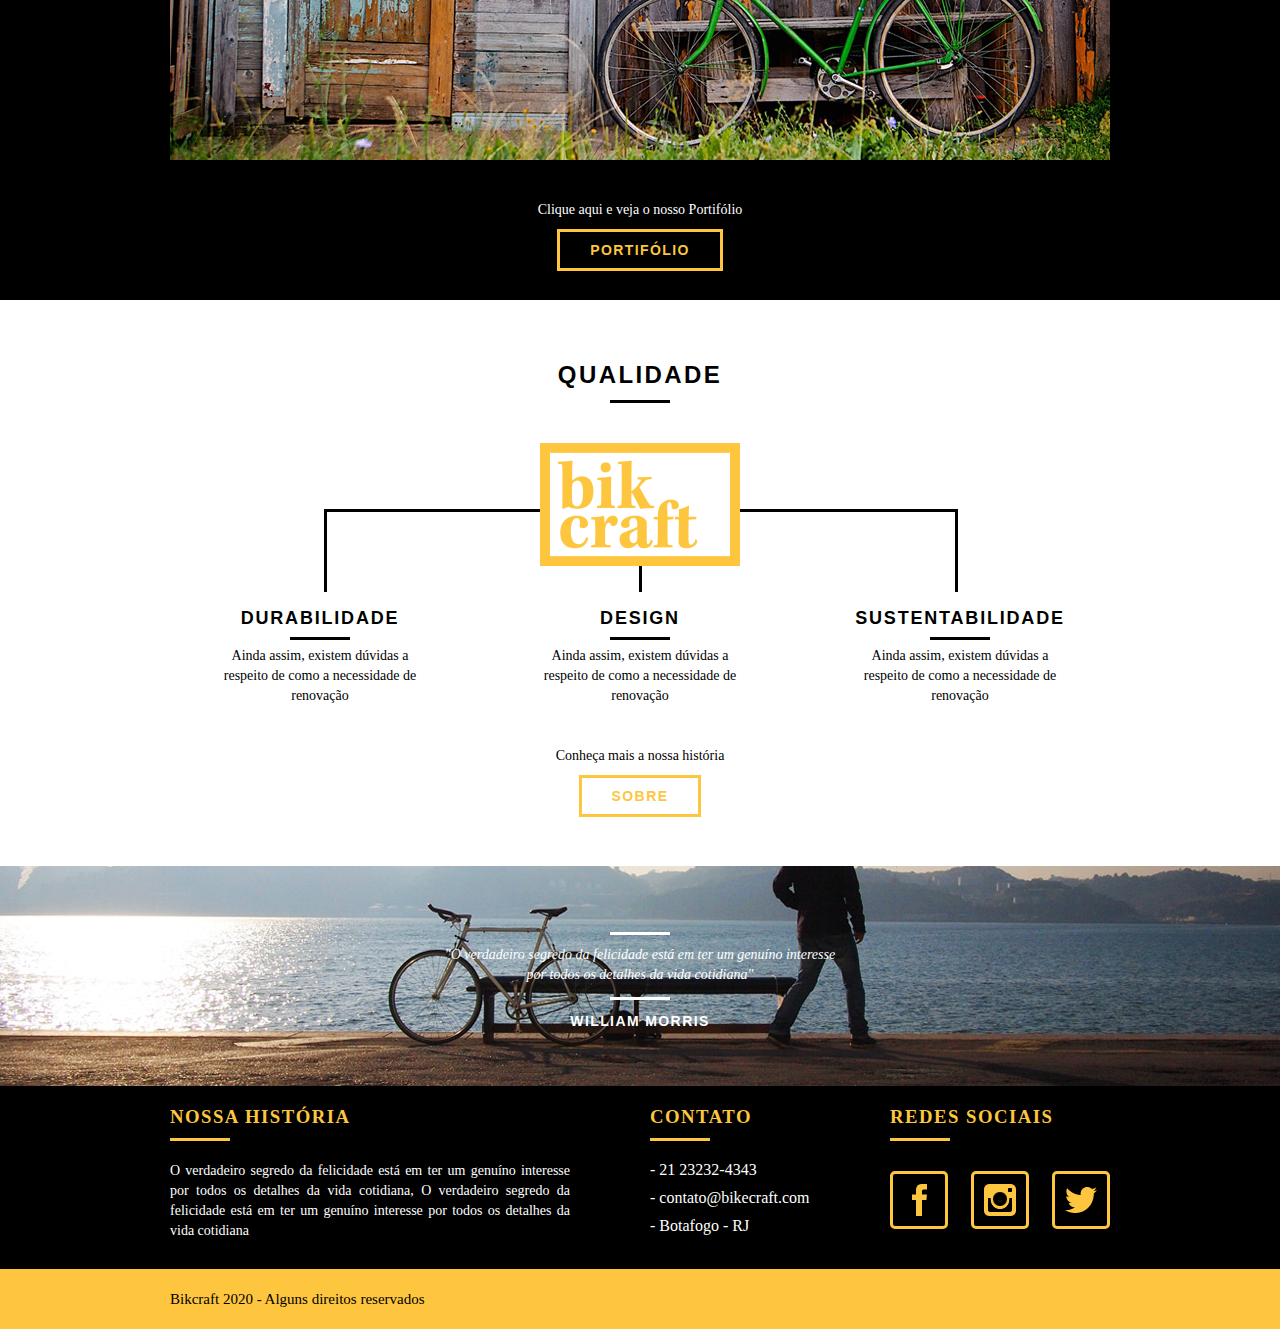
==== commit fe100f83: "Colocando animação" ====
--- a/index.html
+++ b/index.html
@@ -6,6 +6,9 @@
     <meta name="viewport" content="width=device-width, initial-scale=1.0">
     <title>BikeCraft</title>
     <link rel="stylesheet" href="/css/main.css">
+
+    <script src="./js/libs/modernizr.custom.45655.js"></script>
+
 </head>
 
 <body>
@@ -37,7 +40,7 @@
         </div>
     </section>
 
-    <section id="produtos" class="container">
+    <section id="produtos" class="container animar">
         <h2 class="subtitulo">Produtos</h2>
         <ul class="produtos_lista">
 
@@ -76,11 +79,11 @@
     <section id="portifolio">
         <div class="container">
             <h2 class="subtitulo">Portifólio</h2>
-            <ul class="portifolio_lista">
-                <li class="grid-8"><img src="./img/portfolio/retro.jpg" alt="Bike Retro"></li>
-                <li class="grid-8"><img src="./img/portfolio/passeio.jpg" alt="Bike Passeio"></li>
-                <li class="grid-16"><img src="./img/portfolio/esporte.jpg" alt="Bike Esporte"></li>
-            </ul>
+            <div class="portifolio_lista">
+                <div class="grid-8"><img src="./img/portfolio/retro.jpg" alt="Bike Retro"></div>
+                <div class="grid-8"><img src="./img/portfolio/passeio.jpg" alt="Bike Passeio"></div>
+                <div class="grid-16"><img src="./img/portfolio/esporte.jpg" alt="Bike Esporte"></div>
+            </div>
         </div>
         
         <div class="call">
@@ -147,11 +150,11 @@
                 <div class="grid-4 redes-footer">
                     <h3>Redes Sociais</h3>
                     <ul class="redes-sociais">
-                        <li><a href=""><img src="./img/redes-sociais/facebook.png" alt="Facebook" target="_blank"></a></li>
+                        <li><a href=""  target="_blank"><img src="./img/redes-sociais/facebook.png" alt="Facebook" ></a></li>
 
-                        <li><a href=""><img src="./img/redes-sociais/instagram.png" alt="Instagram" target="_blank"></a></li>
+                        <li><a href="" target="_blank"><img src="./img/redes-sociais/instagram.png" alt="Instagram" ></a></li>
                         
-                        <li><a href=""><img src="./img/redes-sociais/twitter.png" alt="Twitter" target="_blank"></a></li>
+                        <li><a href="" target="_blank"><img src="./img/redes-sociais/twitter.png" alt="Twitter" ></a></li>
                     </ul>
                 </div>
             </div>
@@ -163,7 +166,13 @@
         </div>
     </footer>
 
-    <script src="./js/menuScroll.js"></script>
+   
+    <script src="https://ajax.googleapis.com/ajax/libs/jquery/3.5.1/jquery.min.js"></script>
+    <script>window.jQuery || document.write('< src="./js/libs/jquery-3.5.1.min.js"><\/script>')</script>
+    <script src="./js/plugins.js"></script>
+    <script src="./js/main.js"></script>
+
+   
 </body>
 
 </html>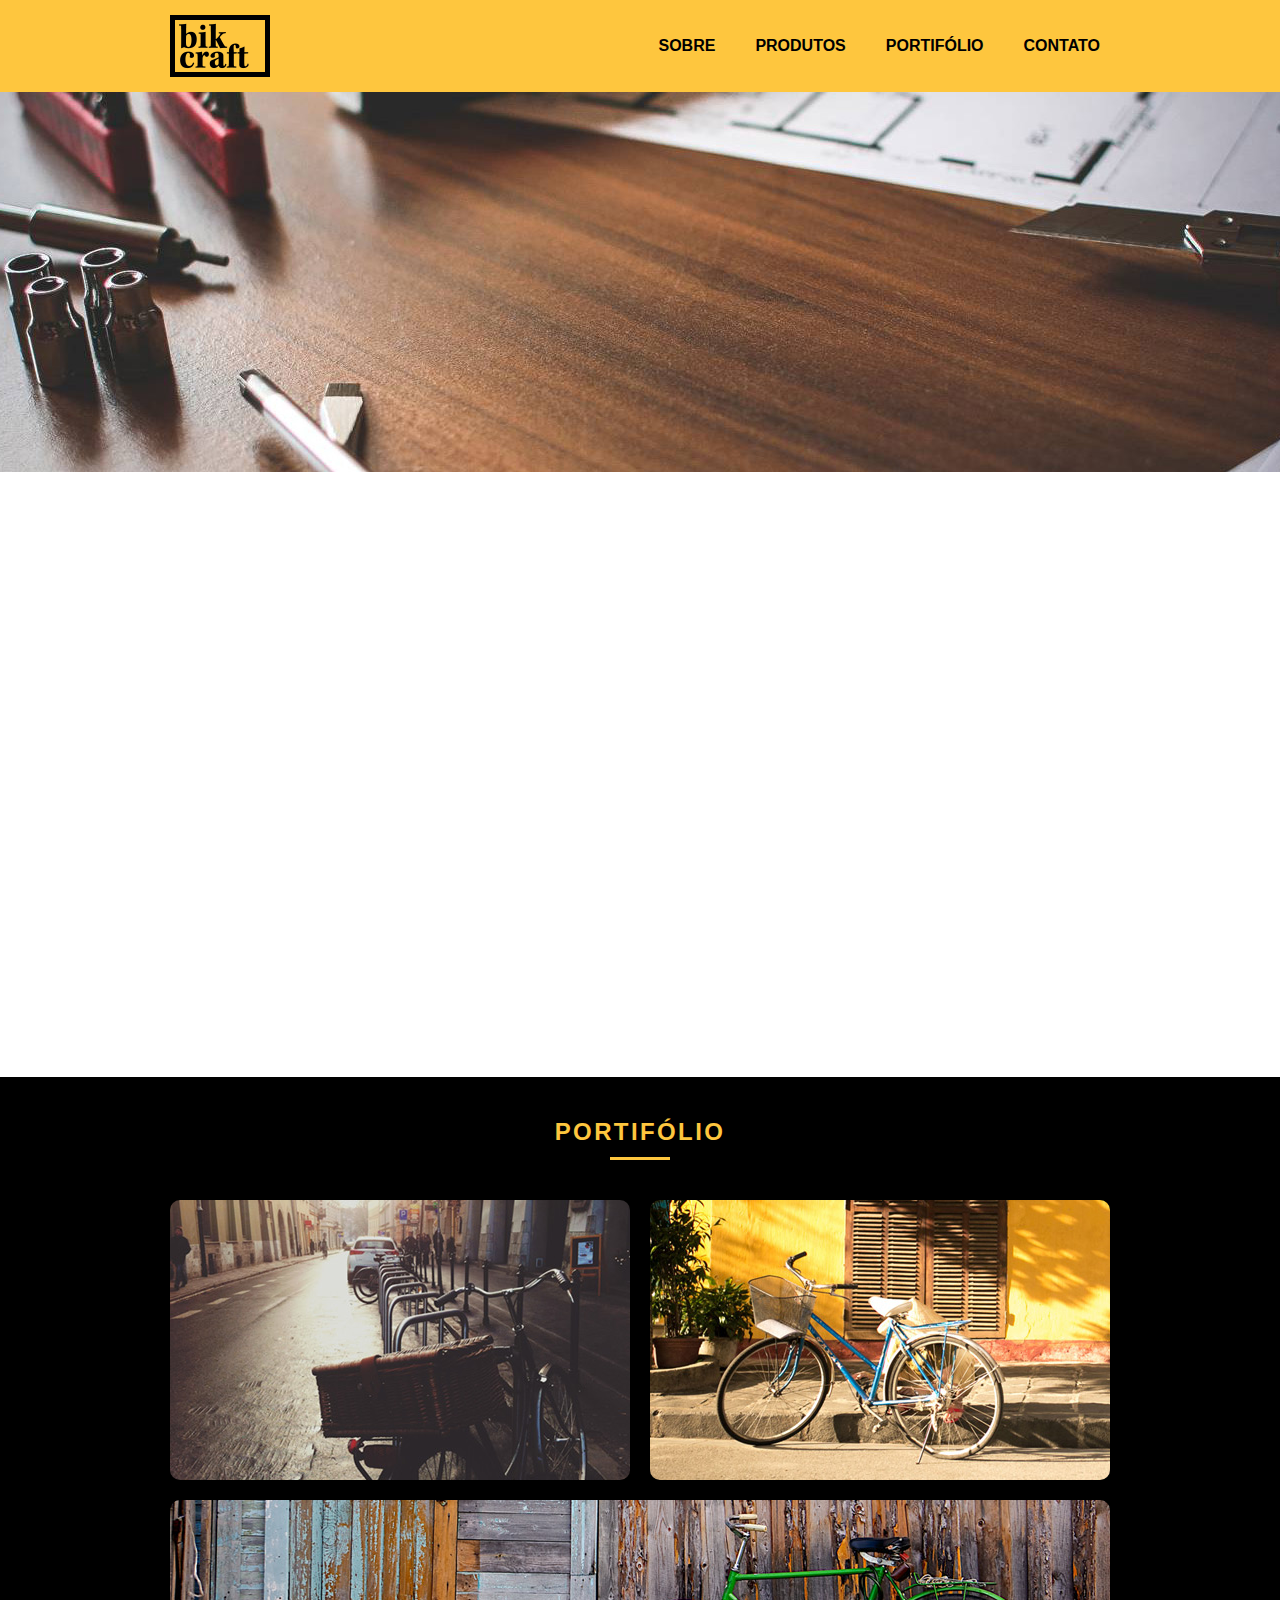
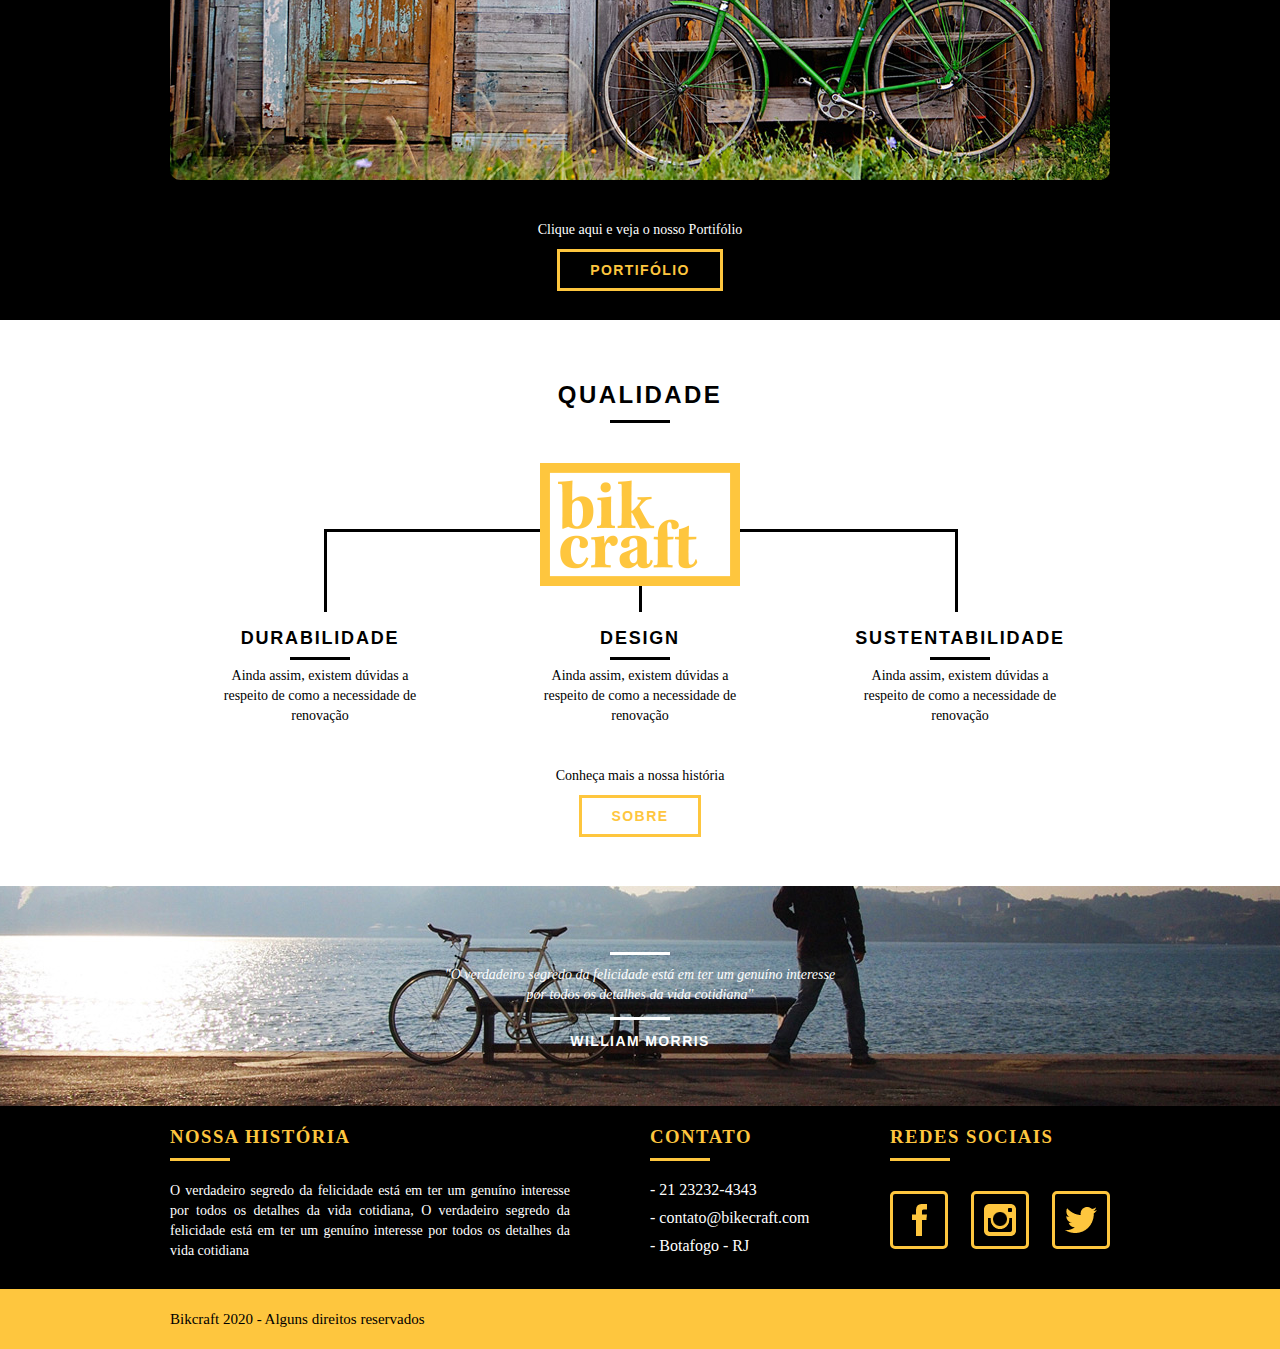
==== commit 927251ee: "feature de e-mail" ====
--- a/index.html
+++ b/index.html
@@ -49,7 +49,7 @@
                     <img src="./img/produtos/passeio.png" alt="BikeCraft Passeio">
                 </div>    
                 <h3>Passeio</h3>
-                <p>Ainda assim, existem dúvidas a respeito de como a necessidade de renovação</p>
+                <p>Muito melhor do que passear pela orla a vidros fechados</p>
             </li>
 
             <li class="grid-1-3">
@@ -57,7 +57,7 @@
                     <img src="./img/produtos/esporte.png" alt="BikeCraft Esporte">
                 </div>    
                 <h3>Esporte</h3>
-                <p>Ainda assim, existem dúvidas a respeito de como a necessidade de renovação</p>
+                <p>Mais rápida do que Forrest Gump, ninguém vai pegar você.</p>
             </li>
 
             <li class="grid-1-3">
@@ -65,7 +65,7 @@
                     <img src="./img/produtos/retro.png" alt="BikeCraft Retro">
                 </div>    
                 <h3>Retro</h3>
-                <p>Ainda assim, existem dúvidas a respeito de como a necessidade de renovação</p>
+                <p>O passado volta para lembrarmos o que devemos fazer no futuro.</p>
             </li>
         </ul>
 
--- a/css/main.css
+++ b/css/main.css
@@ -170,6 +170,25 @@
 img {
   display: block;
   max-width: 100%;
+}
+
+.formphp label.nao-aparece, .formphp input.nao-aparece {
+  display: none !important;
+}
+
+#form-erro span, #form-send span {
+  font-size: 18px;
+  line-height: 25px;
+  margin-bottom: 10px;
+  display: block;
+}
+
+#form-send {
+  color: #31aa39;
+}
+
+#form-erro {
+  color: #f64540;
 }
 
 ul li {
@@ -266,6 +285,2359 @@
   height: 3px;
   background-color: #000;
   margin-top: 10px;
+}
+
+/*!
+Animate.css - http://daneden.me/animate
+Licensed under the MIT license
+
+Copyright (c) 2013 Daniel Eden
+
+Permission is hereby granted, free of charge, to any person obtaining a copy of this software and associated documentation files (the "Software"), to deal in the Software without restriction, including without limitation the rights to use, copy, modify, merge, publish, distribute, sublicense, and/or sell copies of the Software, and to permit persons to whom the Software is furnished to do so, subject to the following conditions:
+
+The above copyright notice and this permission notice shall be included in all copies or substantial portions of the Software.
+
+THE SOFTWARE IS PROVIDED "AS IS", WITHOUT WARRANTY OF ANY KIND, EXPRESS OR IMPLIED, INCLUDING BUT NOT LIMITED TO THE WARRANTIES OF MERCHANTABILITY, FITNESS FOR A PARTICULAR PURPOSE AND NONINFRINGEMENT. IN NO EVENT SHALL THE AUTHORS OR COPYRIGHT HOLDERS BE LIABLE FOR ANY CLAIM, DAMAGES OR OTHER LIABILITY, WHETHER IN AN ACTION OF CONTRACT, TORT OR OTHERWISE, ARISING FROM, OUT OF OR IN CONNECTION WITH THE SOFTWARE OR THE USE OR OTHER DEALINGS IN THE SOFTWARE.
+*/
+.js #introducao h1,
+.js #introducao blockquote,
+.js #introducao a,
+.js .animar,
+.js .animar-interno,
+.js .introducao-interna .container h1,
+.js .introducao-interna .container p {
+  opacity: 0;
+}
+
+.animated {
+  -webkit-animation-duration: 1s;
+  animation-duration: 1s;
+  -webkit-animation-fill-mode: both;
+  animation-fill-mode: both;
+}
+
+.animated.hinge {
+  -webkit-animation-duration: 2s;
+  animation-duration: 2s;
+}
+
+@-webkit-keyframes bounce {
+  0%, 20%, 50%, 80%, 100% {
+    -webkit-transform: translateY(0);
+    transform: translateY(0);
+  }
+  40% {
+    -webkit-transform: translateY(-30px);
+    transform: translateY(-30px);
+  }
+  60% {
+    -webkit-transform: translateY(-15px);
+    transform: translateY(-15px);
+  }
+}
+
+@keyframes bounce {
+  0%, 20%, 50%, 80%, 100% {
+    -webkit-transform: translateY(0);
+    transform: translateY(0);
+  }
+  40% {
+    -webkit-transform: translateY(-30px);
+    transform: translateY(-30px);
+  }
+  60% {
+    -webkit-transform: translateY(-15px);
+    transform: translateY(-15px);
+  }
+}
+
+.bounce {
+  -webkit-animation-name: bounce;
+  animation-name: bounce;
+}
+
+@-webkit-keyframes flash {
+  0%, 50%, 100% {
+    opacity: 1;
+  }
+  25%, 75% {
+    opacity: 0;
+  }
+}
+
+@keyframes flash {
+  0%, 50%, 100% {
+    opacity: 1;
+  }
+  25%, 75% {
+    opacity: 0;
+  }
+}
+
+.flash {
+  -webkit-animation-name: flash;
+  animation-name: flash;
+}
+
+/* originally authored by Nick Pettit - https://github.com/nickpettit/glide */
+@-webkit-keyframes pulse {
+  0% {
+    -webkit-transform: scale(1);
+    transform: scale(1);
+  }
+  50% {
+    -webkit-transform: scale(1.1);
+    transform: scale(1.1);
+  }
+  100% {
+    -webkit-transform: scale(1);
+    transform: scale(1);
+  }
+}
+
+@keyframes pulse {
+  0% {
+    -webkit-transform: scale(1);
+    transform: scale(1);
+  }
+  50% {
+    -webkit-transform: scale(1.1);
+    transform: scale(1.1);
+  }
+  100% {
+    -webkit-transform: scale(1);
+    transform: scale(1);
+  }
+}
+
+.pulse {
+  -webkit-animation-name: pulse;
+  animation-name: pulse;
+}
+
+@-webkit-keyframes shake {
+  0%, 100% {
+    -webkit-transform: translateX(0);
+    transform: translateX(0);
+  }
+  10%, 30%, 50%, 70%, 90% {
+    -webkit-transform: translateX(-10px);
+    transform: translateX(-10px);
+  }
+  20%, 40%, 60%, 80% {
+    -webkit-transform: translateX(10px);
+    transform: translateX(10px);
+  }
+}
+
+@keyframes shake {
+  0%, 100% {
+    -webkit-transform: translateX(0);
+    transform: translateX(0);
+  }
+  10%, 30%, 50%, 70%, 90% {
+    -webkit-transform: translateX(-10px);
+    transform: translateX(-10px);
+  }
+  20%, 40%, 60%, 80% {
+    -webkit-transform: translateX(10px);
+    transform: translateX(10px);
+  }
+}
+
+.shake {
+  -webkit-animation-name: shake;
+  animation-name: shake;
+}
+
+@-webkit-keyframes swing {
+  20% {
+    -webkit-transform: rotate(15deg);
+    transform: rotate(15deg);
+  }
+  40% {
+    -webkit-transform: rotate(-10deg);
+    transform: rotate(-10deg);
+  }
+  60% {
+    -webkit-transform: rotate(5deg);
+    transform: rotate(5deg);
+  }
+  80% {
+    -webkit-transform: rotate(-5deg);
+    transform: rotate(-5deg);
+  }
+  100% {
+    -webkit-transform: rotate(0deg);
+    transform: rotate(0deg);
+  }
+}
+
+@keyframes swing {
+  20% {
+    -webkit-transform: rotate(15deg);
+    transform: rotate(15deg);
+  }
+  40% {
+    -webkit-transform: rotate(-10deg);
+    transform: rotate(-10deg);
+  }
+  60% {
+    -webkit-transform: rotate(5deg);
+    transform: rotate(5deg);
+  }
+  80% {
+    -webkit-transform: rotate(-5deg);
+    transform: rotate(-5deg);
+  }
+  100% {
+    -webkit-transform: rotate(0deg);
+    transform: rotate(0deg);
+  }
+}
+
+.swing {
+  -webkit-transform-origin: top center;
+  transform-origin: top center;
+  -webkit-animation-name: swing;
+  animation-name: swing;
+}
+
+@-webkit-keyframes tada {
+  0% {
+    -webkit-transform: scale(1);
+    transform: scale(1);
+  }
+  10%, 20% {
+    -webkit-transform: scale(0.9) rotate(-3deg);
+    transform: scale(0.9) rotate(-3deg);
+  }
+  30%, 50%, 70%, 90% {
+    -webkit-transform: scale(1.1) rotate(3deg);
+    transform: scale(1.1) rotate(3deg);
+  }
+  40%, 60%, 80% {
+    -webkit-transform: scale(1.1) rotate(-3deg);
+    transform: scale(1.1) rotate(-3deg);
+  }
+  100% {
+    -webkit-transform: scale(1) rotate(0);
+    transform: scale(1) rotate(0);
+  }
+}
+
+@keyframes tada {
+  0% {
+    -webkit-transform: scale(1);
+    transform: scale(1);
+  }
+  10%, 20% {
+    -webkit-transform: scale(0.9) rotate(-3deg);
+    transform: scale(0.9) rotate(-3deg);
+  }
+  30%, 50%, 70%, 90% {
+    -webkit-transform: scale(1.1) rotate(3deg);
+    transform: scale(1.1) rotate(3deg);
+  }
+  40%, 60%, 80% {
+    -webkit-transform: scale(1.1) rotate(-3deg);
+    transform: scale(1.1) rotate(-3deg);
+  }
+  100% {
+    -webkit-transform: scale(1) rotate(0);
+    transform: scale(1) rotate(0);
+  }
+}
+
+.tada {
+  -webkit-animation-name: tada;
+  animation-name: tada;
+}
+
+/* originally authored by Nick Pettit - https://github.com/nickpettit/glide */
+@-webkit-keyframes wobble {
+  0% {
+    -webkit-transform: translateX(0%);
+    transform: translateX(0%);
+  }
+  15% {
+    -webkit-transform: translateX(-25%) rotate(-5deg);
+    transform: translateX(-25%) rotate(-5deg);
+  }
+  30% {
+    -webkit-transform: translateX(20%) rotate(3deg);
+    transform: translateX(20%) rotate(3deg);
+  }
+  45% {
+    -webkit-transform: translateX(-15%) rotate(-3deg);
+    transform: translateX(-15%) rotate(-3deg);
+  }
+  60% {
+    -webkit-transform: translateX(10%) rotate(2deg);
+    transform: translateX(10%) rotate(2deg);
+  }
+  75% {
+    -webkit-transform: translateX(-5%) rotate(-1deg);
+    transform: translateX(-5%) rotate(-1deg);
+  }
+  100% {
+    -webkit-transform: translateX(0%);
+    transform: translateX(0%);
+  }
+}
+
+@keyframes wobble {
+  0% {
+    -webkit-transform: translateX(0%);
+    transform: translateX(0%);
+  }
+  15% {
+    -webkit-transform: translateX(-25%) rotate(-5deg);
+    transform: translateX(-25%) rotate(-5deg);
+  }
+  30% {
+    -webkit-transform: translateX(20%) rotate(3deg);
+    transform: translateX(20%) rotate(3deg);
+  }
+  45% {
+    -webkit-transform: translateX(-15%) rotate(-3deg);
+    transform: translateX(-15%) rotate(-3deg);
+  }
+  60% {
+    -webkit-transform: translateX(10%) rotate(2deg);
+    transform: translateX(10%) rotate(2deg);
+  }
+  75% {
+    -webkit-transform: translateX(-5%) rotate(-1deg);
+    transform: translateX(-5%) rotate(-1deg);
+  }
+  100% {
+    -webkit-transform: translateX(0%);
+    transform: translateX(0%);
+  }
+}
+
+.wobble {
+  -webkit-animation-name: wobble;
+  animation-name: wobble;
+}
+
+@-webkit-keyframes bounceIn {
+  0% {
+    opacity: 0;
+    -webkit-transform: scale(0.3);
+    transform: scale(0.3);
+  }
+  50% {
+    opacity: 1;
+    -webkit-transform: scale(1.05);
+    transform: scale(1.05);
+  }
+  70% {
+    -webkit-transform: scale(0.9);
+    transform: scale(0.9);
+  }
+  100% {
+    -webkit-transform: scale(1);
+    transform: scale(1);
+  }
+}
+
+@keyframes bounceIn {
+  0% {
+    opacity: 0;
+    -webkit-transform: scale(0.3);
+    transform: scale(0.3);
+  }
+  50% {
+    opacity: 1;
+    -webkit-transform: scale(1.05);
+    transform: scale(1.05);
+  }
+  70% {
+    -webkit-transform: scale(0.9);
+    transform: scale(0.9);
+  }
+  100% {
+    -webkit-transform: scale(1);
+    transform: scale(1);
+  }
+}
+
+.bounceIn {
+  -webkit-animation-name: bounceIn;
+  animation-name: bounceIn;
+}
+
+@-webkit-keyframes bounceInDown {
+  0% {
+    opacity: 0;
+    -webkit-transform: translateY(-2000px);
+    transform: translateY(-2000px);
+  }
+  60% {
+    opacity: 1;
+    -webkit-transform: translateY(30px);
+    transform: translateY(30px);
+  }
+  80% {
+    -webkit-transform: translateY(-10px);
+    transform: translateY(-10px);
+  }
+  100% {
+    -webkit-transform: translateY(0);
+    transform: translateY(0);
+  }
+}
+
+@keyframes bounceInDown {
+  0% {
+    opacity: 0;
+    -webkit-transform: translateY(-2000px);
+    transform: translateY(-2000px);
+  }
+  60% {
+    opacity: 1;
+    -webkit-transform: translateY(30px);
+    transform: translateY(30px);
+  }
+  80% {
+    -webkit-transform: translateY(-10px);
+    transform: translateY(-10px);
+  }
+  100% {
+    -webkit-transform: translateY(0);
+    transform: translateY(0);
+  }
+}
+
+.bounceInDown {
+  -webkit-animation-name: bounceInDown;
+  animation-name: bounceInDown;
+}
+
+@-webkit-keyframes bounceInLeft {
+  0% {
+    opacity: 0;
+    -webkit-transform: translateX(-2000px);
+    transform: translateX(-2000px);
+  }
+  60% {
+    opacity: 1;
+    -webkit-transform: translateX(30px);
+    transform: translateX(30px);
+  }
+  80% {
+    -webkit-transform: translateX(-10px);
+    transform: translateX(-10px);
+  }
+  100% {
+    -webkit-transform: translateX(0);
+    transform: translateX(0);
+  }
+}
+
+@keyframes bounceInLeft {
+  0% {
+    opacity: 0;
+    -webkit-transform: translateX(-2000px);
+    transform: translateX(-2000px);
+  }
+  60% {
+    opacity: 1;
+    -webkit-transform: translateX(30px);
+    transform: translateX(30px);
+  }
+  80% {
+    -webkit-transform: translateX(-10px);
+    transform: translateX(-10px);
+  }
+  100% {
+    -webkit-transform: translateX(0);
+    transform: translateX(0);
+  }
+}
+
+.bounceInLeft {
+  -webkit-animation-name: bounceInLeft;
+  animation-name: bounceInLeft;
+}
+
+@-webkit-keyframes bounceInRight {
+  0% {
+    opacity: 0;
+    -webkit-transform: translateX(2000px);
+    transform: translateX(2000px);
+  }
+  60% {
+    opacity: 1;
+    -webkit-transform: translateX(-30px);
+    transform: translateX(-30px);
+  }
+  80% {
+    -webkit-transform: translateX(10px);
+    transform: translateX(10px);
+  }
+  100% {
+    -webkit-transform: translateX(0);
+    transform: translateX(0);
+  }
+}
+
+@keyframes bounceInRight {
+  0% {
+    opacity: 0;
+    -webkit-transform: translateX(2000px);
+    transform: translateX(2000px);
+  }
+  60% {
+    opacity: 1;
+    -webkit-transform: translateX(-30px);
+    transform: translateX(-30px);
+  }
+  80% {
+    -webkit-transform: translateX(10px);
+    transform: translateX(10px);
+  }
+  100% {
+    -webkit-transform: translateX(0);
+    transform: translateX(0);
+  }
+}
+
+.bounceInRight {
+  -webkit-animation-name: bounceInRight;
+  animation-name: bounceInRight;
+}
+
+@-webkit-keyframes bounceInUp {
+  0% {
+    opacity: 0;
+    -webkit-transform: translateY(2000px);
+    transform: translateY(2000px);
+  }
+  60% {
+    opacity: 1;
+    -webkit-transform: translateY(-30px);
+    transform: translateY(-30px);
+  }
+  80% {
+    -webkit-transform: translateY(10px);
+    transform: translateY(10px);
+  }
+  100% {
+    -webkit-transform: translateY(0);
+    transform: translateY(0);
+  }
+}
+
+@keyframes bounceInUp {
+  0% {
+    opacity: 0;
+    -webkit-transform: translateY(2000px);
+    transform: translateY(2000px);
+  }
+  60% {
+    opacity: 1;
+    -webkit-transform: translateY(-30px);
+    transform: translateY(-30px);
+  }
+  80% {
+    -webkit-transform: translateY(10px);
+    transform: translateY(10px);
+  }
+  100% {
+    -webkit-transform: translateY(0);
+    transform: translateY(0);
+  }
+}
+
+.bounceInUp {
+  -webkit-animation-name: bounceInUp;
+  animation-name: bounceInUp;
+}
+
+@-webkit-keyframes bounceOut {
+  0% {
+    -webkit-transform: scale(1);
+    transform: scale(1);
+  }
+  25% {
+    -webkit-transform: scale(0.95);
+    transform: scale(0.95);
+  }
+  50% {
+    opacity: 1;
+    -webkit-transform: scale(1.1);
+    transform: scale(1.1);
+  }
+  100% {
+    opacity: 0;
+    -webkit-transform: scale(0.3);
+    transform: scale(0.3);
+  }
+}
+
+@keyframes bounceOut {
+  0% {
+    -webkit-transform: scale(1);
+    transform: scale(1);
+  }
+  25% {
+    -webkit-transform: scale(0.95);
+    transform: scale(0.95);
+  }
+  50% {
+    opacity: 1;
+    -webkit-transform: scale(1.1);
+    transform: scale(1.1);
+  }
+  100% {
+    opacity: 0;
+    -webkit-transform: scale(0.3);
+    transform: scale(0.3);
+  }
+}
+
+.bounceOut {
+  -webkit-animation-name: bounceOut;
+  animation-name: bounceOut;
+}
+
+@-webkit-keyframes bounceOutDown {
+  0% {
+    -webkit-transform: translateY(0);
+    transform: translateY(0);
+  }
+  20% {
+    opacity: 1;
+    -webkit-transform: translateY(-20px);
+    transform: translateY(-20px);
+  }
+  100% {
+    opacity: 0;
+    -webkit-transform: translateY(2000px);
+    transform: translateY(2000px);
+  }
+}
+
+@keyframes bounceOutDown {
+  0% {
+    -webkit-transform: translateY(0);
+    transform: translateY(0);
+  }
+  20% {
+    opacity: 1;
+    -webkit-transform: translateY(-20px);
+    transform: translateY(-20px);
+  }
+  100% {
+    opacity: 0;
+    -webkit-transform: translateY(2000px);
+    transform: translateY(2000px);
+  }
+}
+
+.bounceOutDown {
+  -webkit-animation-name: bounceOutDown;
+  animation-name: bounceOutDown;
+}
+
+@-webkit-keyframes bounceOutLeft {
+  0% {
+    -webkit-transform: translateX(0);
+    transform: translateX(0);
+  }
+  20% {
+    opacity: 1;
+    -webkit-transform: translateX(20px);
+    transform: translateX(20px);
+  }
+  100% {
+    opacity: 0;
+    -webkit-transform: translateX(-2000px);
+    transform: translateX(-2000px);
+  }
+}
+
+@keyframes bounceOutLeft {
+  0% {
+    -webkit-transform: translateX(0);
+    transform: translateX(0);
+  }
+  20% {
+    opacity: 1;
+    -webkit-transform: translateX(20px);
+    transform: translateX(20px);
+  }
+  100% {
+    opacity: 0;
+    -webkit-transform: translateX(-2000px);
+    transform: translateX(-2000px);
+  }
+}
+
+.bounceOutLeft {
+  -webkit-animation-name: bounceOutLeft;
+  animation-name: bounceOutLeft;
+}
+
+@-webkit-keyframes bounceOutRight {
+  0% {
+    -webkit-transform: translateX(0);
+    transform: translateX(0);
+  }
+  20% {
+    opacity: 1;
+    -webkit-transform: translateX(-20px);
+    transform: translateX(-20px);
+  }
+  100% {
+    opacity: 0;
+    -webkit-transform: translateX(2000px);
+    transform: translateX(2000px);
+  }
+}
+
+@keyframes bounceOutRight {
+  0% {
+    -webkit-transform: translateX(0);
+    transform: translateX(0);
+  }
+  20% {
+    opacity: 1;
+    -webkit-transform: translateX(-20px);
+    transform: translateX(-20px);
+  }
+  100% {
+    opacity: 0;
+    -webkit-transform: translateX(2000px);
+    transform: translateX(2000px);
+  }
+}
+
+.bounceOutRight {
+  -webkit-animation-name: bounceOutRight;
+  animation-name: bounceOutRight;
+}
+
+@-webkit-keyframes bounceOutUp {
+  0% {
+    -webkit-transform: translateY(0);
+    transform: translateY(0);
+  }
+  20% {
+    opacity: 1;
+    -webkit-transform: translateY(20px);
+    transform: translateY(20px);
+  }
+  100% {
+    opacity: 0;
+    -webkit-transform: translateY(-2000px);
+    transform: translateY(-2000px);
+  }
+}
+
+@keyframes bounceOutUp {
+  0% {
+    -webkit-transform: translateY(0);
+    transform: translateY(0);
+  }
+  20% {
+    opacity: 1;
+    -webkit-transform: translateY(20px);
+    transform: translateY(20px);
+  }
+  100% {
+    opacity: 0;
+    -webkit-transform: translateY(-2000px);
+    transform: translateY(-2000px);
+  }
+}
+
+.bounceOutUp {
+  -webkit-animation-name: bounceOutUp;
+  animation-name: bounceOutUp;
+}
+
+@-webkit-keyframes fadeIn {
+  0% {
+    opacity: 0;
+  }
+  100% {
+    opacity: 1;
+  }
+}
+
+@keyframes fadeIn {
+  0% {
+    opacity: 0;
+  }
+  100% {
+    opacity: 1;
+  }
+}
+
+.fadeIn {
+  -webkit-animation-name: fadeIn;
+  animation-name: fadeIn;
+}
+
+@-webkit-keyframes fadeInDown {
+  0% {
+    opacity: 0;
+    -webkit-transform: translateY(-40px);
+    transform: translateY(-40px);
+  }
+  100% {
+    opacity: 1;
+    -webkit-transform: translateY(0);
+    transform: translateY(0);
+  }
+}
+
+@keyframes fadeInDown {
+  0% {
+    opacity: 0;
+    -webkit-transform: translateY(-40px);
+    transform: translateY(-40px);
+  }
+  100% {
+    opacity: 1;
+    -webkit-transform: translateY(0);
+    transform: translateY(0);
+  }
+}
+
+.fadeInDown {
+  -webkit-animation-name: fadeInDown;
+  animation-name: fadeInDown;
+}
+
+@-webkit-keyframes fadeInDownBig {
+  0% {
+    opacity: 0;
+    -webkit-transform: translateY(-2000px);
+    transform: translateY(-2000px);
+  }
+  100% {
+    opacity: 1;
+    -webkit-transform: translateY(0);
+    transform: translateY(0);
+  }
+}
+
+@keyframes fadeInDownBig {
+  0% {
+    opacity: 0;
+    -webkit-transform: translateY(-2000px);
+    transform: translateY(-2000px);
+  }
+  100% {
+    opacity: 1;
+    -webkit-transform: translateY(0);
+    transform: translateY(0);
+  }
+}
+
+.fadeInDownBig {
+  -webkit-animation-name: fadeInDownBig;
+  animation-name: fadeInDownBig;
+}
+
+@-webkit-keyframes fadeInLeft {
+  0% {
+    opacity: 0;
+    -webkit-transform: translateX(-20px);
+    transform: translateX(-20px);
+  }
+  100% {
+    opacity: 1;
+    -webkit-transform: translateX(0);
+    transform: translateX(0);
+  }
+}
+
+@keyframes fadeInLeft {
+  0% {
+    opacity: 0;
+    -webkit-transform: translateX(-20px);
+    transform: translateX(-20px);
+  }
+  100% {
+    opacity: 1;
+    -webkit-transform: translateX(0);
+    transform: translateX(0);
+  }
+}
+
+.fadeInLeft {
+  -webkit-animation-name: fadeInLeft;
+  animation-name: fadeInLeft;
+}
+
+@-webkit-keyframes fadeInLeftBig {
+  0% {
+    opacity: 0;
+    -webkit-transform: translateX(-2000px);
+    transform: translateX(-2000px);
+  }
+  100% {
+    opacity: 1;
+    -webkit-transform: translateX(0);
+    transform: translateX(0);
+  }
+}
+
+@keyframes fadeInLeftBig {
+  0% {
+    opacity: 0;
+    -webkit-transform: translateX(-2000px);
+    transform: translateX(-2000px);
+  }
+  100% {
+    opacity: 1;
+    -webkit-transform: translateX(0);
+    transform: translateX(0);
+  }
+}
+
+.fadeInLeftBig {
+  -webkit-animation-name: fadeInLeftBig;
+  animation-name: fadeInLeftBig;
+}
+
+@-webkit-keyframes fadeInRight {
+  0% {
+    opacity: 0;
+    -webkit-transform: translateX(20px);
+    transform: translateX(20px);
+  }
+  100% {
+    opacity: 1;
+    -webkit-transform: translateX(0);
+    transform: translateX(0);
+  }
+}
+
+@keyframes fadeInRight {
+  0% {
+    opacity: 0;
+    -webkit-transform: translateX(20px);
+    transform: translateX(20px);
+  }
+  100% {
+    opacity: 1;
+    -webkit-transform: translateX(0);
+    transform: translateX(0);
+  }
+}
+
+.fadeInRight {
+  -webkit-animation-name: fadeInRight;
+  animation-name: fadeInRight;
+}
+
+@-webkit-keyframes fadeInRightBig {
+  0% {
+    opacity: 0;
+    -webkit-transform: translateX(2000px);
+    transform: translateX(2000px);
+  }
+  100% {
+    opacity: 1;
+    -webkit-transform: translateX(0);
+    transform: translateX(0);
+  }
+}
+
+@keyframes fadeInRightBig {
+  0% {
+    opacity: 0;
+    -webkit-transform: translateX(2000px);
+    transform: translateX(2000px);
+  }
+  100% {
+    opacity: 1;
+    -webkit-transform: translateX(0);
+    transform: translateX(0);
+  }
+}
+
+.fadeInRightBig {
+  -webkit-animation-name: fadeInRightBig;
+  animation-name: fadeInRightBig;
+}
+
+@-webkit-keyframes fadeInUp {
+  0% {
+    opacity: 0;
+    -webkit-transform: translateY(20px);
+    transform: translateY(20px);
+  }
+  100% {
+    opacity: 1;
+    -webkit-transform: translateY(0);
+    transform: translateY(0);
+  }
+}
+
+@keyframes fadeInUp {
+  0% {
+    opacity: 0;
+    -webkit-transform: translateY(20px);
+    transform: translateY(20px);
+  }
+  100% {
+    opacity: 1;
+    -webkit-transform: translateY(0);
+    transform: translateY(0);
+  }
+}
+
+.fadeInUp {
+  -webkit-animation-name: fadeInUp;
+  animation-name: fadeInUp;
+}
+
+@-webkit-keyframes fadeInUpBig {
+  0% {
+    opacity: 0;
+    -webkit-transform: translateY(2000px);
+    transform: translateY(2000px);
+  }
+  100% {
+    opacity: 1;
+    -webkit-transform: translateY(0);
+    transform: translateY(0);
+  }
+}
+
+@keyframes fadeInUpBig {
+  0% {
+    opacity: 0;
+    -webkit-transform: translateY(2000px);
+    transform: translateY(2000px);
+  }
+  100% {
+    opacity: 1;
+    -webkit-transform: translateY(0);
+    transform: translateY(0);
+  }
+}
+
+.fadeInUpBig {
+  -webkit-animation-name: fadeInUpBig;
+  animation-name: fadeInUpBig;
+}
+
+@-webkit-keyframes fadeOut {
+  0% {
+    opacity: 1;
+  }
+  100% {
+    opacity: 0;
+  }
+}
+
+@keyframes fadeOut {
+  0% {
+    opacity: 1;
+  }
+  100% {
+    opacity: 0;
+  }
+}
+
+.fadeOut {
+  -webkit-animation-name: fadeOut;
+  animation-name: fadeOut;
+}
+
+@-webkit-keyframes fadeOutDown {
+  0% {
+    opacity: 1;
+    -webkit-transform: translateY(0);
+    transform: translateY(0);
+  }
+  100% {
+    opacity: 0;
+    -webkit-transform: translateY(20px);
+    transform: translateY(20px);
+  }
+}
+
+@keyframes fadeOutDown {
+  0% {
+    opacity: 1;
+    -webkit-transform: translateY(0);
+    transform: translateY(0);
+  }
+  100% {
+    opacity: 0;
+    -webkit-transform: translateY(20px);
+    transform: translateY(20px);
+  }
+}
+
+.fadeOutDown {
+  -webkit-animation-name: fadeOutDown;
+  animation-name: fadeOutDown;
+}
+
+@-webkit-keyframes fadeOutDownBig {
+  0% {
+    opacity: 1;
+    -webkit-transform: translateY(0);
+    transform: translateY(0);
+  }
+  100% {
+    opacity: 0;
+    -webkit-transform: translateY(2000px);
+    transform: translateY(2000px);
+  }
+}
+
+@keyframes fadeOutDownBig {
+  0% {
+    opacity: 1;
+    -webkit-transform: translateY(0);
+    transform: translateY(0);
+  }
+  100% {
+    opacity: 0;
+    -webkit-transform: translateY(2000px);
+    transform: translateY(2000px);
+  }
+}
+
+.fadeOutDownBig {
+  -webkit-animation-name: fadeOutDownBig;
+  animation-name: fadeOutDownBig;
+}
+
+@-webkit-keyframes fadeOutLeft {
+  0% {
+    opacity: 1;
+    -webkit-transform: translateX(0);
+    transform: translateX(0);
+  }
+  100% {
+    opacity: 0;
+    -webkit-transform: translateX(-20px);
+    transform: translateX(-20px);
+  }
+}
+
+@keyframes fadeOutLeft {
+  0% {
+    opacity: 1;
+    -webkit-transform: translateX(0);
+    transform: translateX(0);
+  }
+  100% {
+    opacity: 0;
+    -webkit-transform: translateX(-20px);
+    transform: translateX(-20px);
+  }
+}
+
+.fadeOutLeft {
+  -webkit-animation-name: fadeOutLeft;
+  animation-name: fadeOutLeft;
+}
+
+@-webkit-keyframes fadeOutLeftBig {
+  0% {
+    opacity: 1;
+    -webkit-transform: translateX(0);
+    transform: translateX(0);
+  }
+  100% {
+    opacity: 0;
+    -webkit-transform: translateX(-2000px);
+    transform: translateX(-2000px);
+  }
+}
+
+@keyframes fadeOutLeftBig {
+  0% {
+    opacity: 1;
+    -webkit-transform: translateX(0);
+    transform: translateX(0);
+  }
+  100% {
+    opacity: 0;
+    -webkit-transform: translateX(-2000px);
+    transform: translateX(-2000px);
+  }
+}
+
+.fadeOutLeftBig {
+  -webkit-animation-name: fadeOutLeftBig;
+  animation-name: fadeOutLeftBig;
+}
+
+@-webkit-keyframes fadeOutRight {
+  0% {
+    opacity: 1;
+    -webkit-transform: translateX(0);
+    transform: translateX(0);
+  }
+  100% {
+    opacity: 0;
+    -webkit-transform: translateX(20px);
+    transform: translateX(20px);
+  }
+}
+
+@keyframes fadeOutRight {
+  0% {
+    opacity: 1;
+    -webkit-transform: translateX(0);
+    transform: translateX(0);
+  }
+  100% {
+    opacity: 0;
+    -webkit-transform: translateX(20px);
+    transform: translateX(20px);
+  }
+}
+
+.fadeOutRight {
+  -webkit-animation-name: fadeOutRight;
+  animation-name: fadeOutRight;
+}
+
+@-webkit-keyframes fadeOutRightBig {
+  0% {
+    opacity: 1;
+    -webkit-transform: translateX(0);
+    transform: translateX(0);
+  }
+  100% {
+    opacity: 0;
+    -webkit-transform: translateX(2000px);
+    transform: translateX(2000px);
+  }
+}
+
+@keyframes fadeOutRightBig {
+  0% {
+    opacity: 1;
+    -webkit-transform: translateX(0);
+    transform: translateX(0);
+  }
+  100% {
+    opacity: 0;
+    -webkit-transform: translateX(2000px);
+    transform: translateX(2000px);
+  }
+}
+
+.fadeOutRightBig {
+  -webkit-animation-name: fadeOutRightBig;
+  animation-name: fadeOutRightBig;
+}
+
+@-webkit-keyframes fadeOutUp {
+  0% {
+    opacity: 1;
+    -webkit-transform: translateY(0);
+    transform: translateY(0);
+  }
+  100% {
+    opacity: 0;
+    -webkit-transform: translateY(-20px);
+    transform: translateY(-20px);
+  }
+}
+
+@keyframes fadeOutUp {
+  0% {
+    opacity: 1;
+    -webkit-transform: translateY(0);
+    transform: translateY(0);
+  }
+  100% {
+    opacity: 0;
+    -webkit-transform: translateY(-20px);
+    transform: translateY(-20px);
+  }
+}
+
+.fadeOutUp {
+  -webkit-animation-name: fadeOutUp;
+  animation-name: fadeOutUp;
+}
+
+@-webkit-keyframes fadeOutUpBig {
+  0% {
+    opacity: 1;
+    -webkit-transform: translateY(0);
+    transform: translateY(0);
+  }
+  100% {
+    opacity: 0;
+    -webkit-transform: translateY(-2000px);
+    transform: translateY(-2000px);
+  }
+}
+
+@keyframes fadeOutUpBig {
+  0% {
+    opacity: 1;
+    -webkit-transform: translateY(0);
+    transform: translateY(0);
+  }
+  100% {
+    opacity: 0;
+    -webkit-transform: translateY(-2000px);
+    transform: translateY(-2000px);
+  }
+}
+
+.fadeOutUpBig {
+  -webkit-animation-name: fadeOutUpBig;
+  animation-name: fadeOutUpBig;
+}
+
+@-webkit-keyframes flip {
+  0% {
+    -webkit-transform: perspective(400px) translateZ(0) rotateY(0) scale(1);
+    transform: perspective(400px) translateZ(0) rotateY(0) scale(1);
+    -webkit-animation-timing-function: ease-out;
+    animation-timing-function: ease-out;
+  }
+  40% {
+    -webkit-transform: perspective(400px) translateZ(150px) rotateY(170deg) scale(1);
+    transform: perspective(400px) translateZ(150px) rotateY(170deg) scale(1);
+    -webkit-animation-timing-function: ease-out;
+    animation-timing-function: ease-out;
+  }
+  50% {
+    -webkit-transform: perspective(400px) translateZ(150px) rotateY(190deg) scale(1);
+    transform: perspective(400px) translateZ(150px) rotateY(190deg) scale(1);
+    -webkit-animation-timing-function: ease-in;
+    animation-timing-function: ease-in;
+  }
+  80% {
+    -webkit-transform: perspective(400px) translateZ(0) rotateY(360deg) scale(0.95);
+    transform: perspective(400px) translateZ(0) rotateY(360deg) scale(0.95);
+    -webkit-animation-timing-function: ease-in;
+    animation-timing-function: ease-in;
+  }
+  100% {
+    -webkit-transform: perspective(400px) translateZ(0) rotateY(360deg) scale(1);
+    transform: perspective(400px) translateZ(0) rotateY(360deg) scale(1);
+    -webkit-animation-timing-function: ease-in;
+    animation-timing-function: ease-in;
+  }
+}
+
+@keyframes flip {
+  0% {
+    -webkit-transform: perspective(400px) translateZ(0) rotateY(0) scale(1);
+    transform: perspective(400px) translateZ(0) rotateY(0) scale(1);
+    -webkit-animation-timing-function: ease-out;
+    animation-timing-function: ease-out;
+  }
+  40% {
+    -webkit-transform: perspective(400px) translateZ(150px) rotateY(170deg) scale(1);
+    transform: perspective(400px) translateZ(150px) rotateY(170deg) scale(1);
+    -webkit-animation-timing-function: ease-out;
+    animation-timing-function: ease-out;
+  }
+  50% {
+    -webkit-transform: perspective(400px) translateZ(150px) rotateY(190deg) scale(1);
+    transform: perspective(400px) translateZ(150px) rotateY(190deg) scale(1);
+    -webkit-animation-timing-function: ease-in;
+    animation-timing-function: ease-in;
+  }
+  80% {
+    -webkit-transform: perspective(400px) translateZ(0) rotateY(360deg) scale(0.95);
+    transform: perspective(400px) translateZ(0) rotateY(360deg) scale(0.95);
+    -webkit-animation-timing-function: ease-in;
+    animation-timing-function: ease-in;
+  }
+  100% {
+    -webkit-transform: perspective(400px) translateZ(0) rotateY(360deg) scale(1);
+    transform: perspective(400px) translateZ(0) rotateY(360deg) scale(1);
+    -webkit-animation-timing-function: ease-in;
+    animation-timing-function: ease-in;
+  }
+}
+
+.animated.flip {
+  -webkit-backface-visibility: visible;
+  backface-visibility: visible;
+  -webkit-animation-name: flip;
+  animation-name: flip;
+}
+
+@-webkit-keyframes flipInX {
+  0% {
+    -webkit-transform: perspective(400px) rotateX(90deg);
+    transform: perspective(400px) rotateX(90deg);
+    opacity: 0;
+  }
+  40% {
+    -webkit-transform: perspective(400px) rotateX(-10deg);
+    transform: perspective(400px) rotateX(-10deg);
+  }
+  70% {
+    -webkit-transform: perspective(400px) rotateX(10deg);
+    transform: perspective(400px) rotateX(10deg);
+  }
+  100% {
+    -webkit-transform: perspective(400px) rotateX(0deg);
+    transform: perspective(400px) rotateX(0deg);
+    opacity: 1;
+  }
+}
+
+@keyframes flipInX {
+  0% {
+    -webkit-transform: perspective(400px) rotateX(90deg);
+    transform: perspective(400px) rotateX(90deg);
+    opacity: 0;
+  }
+  40% {
+    -webkit-transform: perspective(400px) rotateX(-10deg);
+    transform: perspective(400px) rotateX(-10deg);
+  }
+  70% {
+    -webkit-transform: perspective(400px) rotateX(10deg);
+    transform: perspective(400px) rotateX(10deg);
+  }
+  100% {
+    -webkit-transform: perspective(400px) rotateX(0deg);
+    transform: perspective(400px) rotateX(0deg);
+    opacity: 1;
+  }
+}
+
+.flipInX {
+  -webkit-backface-visibility: visible !important;
+  backface-visibility: visible !important;
+  -webkit-animation-name: flipInX;
+  animation-name: flipInX;
+}
+
+@-webkit-keyframes flipInY {
+  0% {
+    -webkit-transform: perspective(400px) rotateY(90deg);
+    transform: perspective(400px) rotateY(90deg);
+    opacity: 0;
+  }
+  40% {
+    -webkit-transform: perspective(400px) rotateY(-10deg);
+    transform: perspective(400px) rotateY(-10deg);
+  }
+  70% {
+    -webkit-transform: perspective(400px) rotateY(10deg);
+    transform: perspective(400px) rotateY(10deg);
+  }
+  100% {
+    -webkit-transform: perspective(400px) rotateY(0deg);
+    transform: perspective(400px) rotateY(0deg);
+    opacity: 1;
+  }
+}
+
+@keyframes flipInY {
+  0% {
+    -webkit-transform: perspective(400px) rotateY(90deg);
+    transform: perspective(400px) rotateY(90deg);
+    opacity: 0;
+  }
+  40% {
+    -webkit-transform: perspective(400px) rotateY(-10deg);
+    transform: perspective(400px) rotateY(-10deg);
+  }
+  70% {
+    -webkit-transform: perspective(400px) rotateY(10deg);
+    transform: perspective(400px) rotateY(10deg);
+  }
+  100% {
+    -webkit-transform: perspective(400px) rotateY(0deg);
+    transform: perspective(400px) rotateY(0deg);
+    opacity: 1;
+  }
+}
+
+.flipInY {
+  -webkit-backface-visibility: visible !important;
+  backface-visibility: visible !important;
+  -webkit-animation-name: flipInY;
+  animation-name: flipInY;
+}
+
+@-webkit-keyframes flipOutX {
+  0% {
+    -webkit-transform: perspective(400px) rotateX(0deg);
+    transform: perspective(400px) rotateX(0deg);
+    opacity: 1;
+  }
+  100% {
+    -webkit-transform: perspective(400px) rotateX(90deg);
+    transform: perspective(400px) rotateX(90deg);
+    opacity: 0;
+  }
+}
+
+@keyframes flipOutX {
+  0% {
+    -webkit-transform: perspective(400px) rotateX(0deg);
+    transform: perspective(400px) rotateX(0deg);
+    opacity: 1;
+  }
+  100% {
+    -webkit-transform: perspective(400px) rotateX(90deg);
+    transform: perspective(400px) rotateX(90deg);
+    opacity: 0;
+  }
+}
+
+.flipOutX {
+  -webkit-animation-name: flipOutX;
+  animation-name: flipOutX;
+  -webkit-backface-visibility: visible !important;
+  backface-visibility: visible !important;
+}
+
+@-webkit-keyframes flipOutY {
+  0% {
+    -webkit-transform: perspective(400px) rotateY(0deg);
+    transform: perspective(400px) rotateY(0deg);
+    opacity: 1;
+  }
+  100% {
+    -webkit-transform: perspective(400px) rotateY(90deg);
+    transform: perspective(400px) rotateY(90deg);
+    opacity: 0;
+  }
+}
+
+@keyframes flipOutY {
+  0% {
+    -webkit-transform: perspective(400px) rotateY(0deg);
+    transform: perspective(400px) rotateY(0deg);
+    opacity: 1;
+  }
+  100% {
+    -webkit-transform: perspective(400px) rotateY(90deg);
+    transform: perspective(400px) rotateY(90deg);
+    opacity: 0;
+  }
+}
+
+.flipOutY {
+  -webkit-backface-visibility: visible !important;
+  backface-visibility: visible !important;
+  -webkit-animation-name: flipOutY;
+  animation-name: flipOutY;
+}
+
+@-webkit-keyframes lightSpeedIn {
+  0% {
+    -webkit-transform: translateX(100%) skewX(-30deg);
+    transform: translateX(100%) skewX(-30deg);
+    opacity: 0;
+  }
+  60% {
+    -webkit-transform: translateX(-20%) skewX(30deg);
+    transform: translateX(-20%) skewX(30deg);
+    opacity: 1;
+  }
+  80% {
+    -webkit-transform: translateX(0%) skewX(-15deg);
+    transform: translateX(0%) skewX(-15deg);
+    opacity: 1;
+  }
+  100% {
+    -webkit-transform: translateX(0%) skewX(0deg);
+    transform: translateX(0%) skewX(0deg);
+    opacity: 1;
+  }
+}
+
+@keyframes lightSpeedIn {
+  0% {
+    -webkit-transform: translateX(100%) skewX(-30deg);
+    transform: translateX(100%) skewX(-30deg);
+    opacity: 0;
+  }
+  60% {
+    -webkit-transform: translateX(-20%) skewX(30deg);
+    transform: translateX(-20%) skewX(30deg);
+    opacity: 1;
+  }
+  80% {
+    -webkit-transform: translateX(0%) skewX(-15deg);
+    transform: translateX(0%) skewX(-15deg);
+    opacity: 1;
+  }
+  100% {
+    -webkit-transform: translateX(0%) skewX(0deg);
+    transform: translateX(0%) skewX(0deg);
+    opacity: 1;
+  }
+}
+
+.lightSpeedIn {
+  -webkit-animation-name: lightSpeedIn;
+  animation-name: lightSpeedIn;
+  -webkit-animation-timing-function: ease-out;
+  animation-timing-function: ease-out;
+}
+
+@-webkit-keyframes lightSpeedOut {
+  0% {
+    -webkit-transform: translateX(0%) skewX(0deg);
+    transform: translateX(0%) skewX(0deg);
+    opacity: 1;
+  }
+  100% {
+    -webkit-transform: translateX(100%) skewX(-30deg);
+    transform: translateX(100%) skewX(-30deg);
+    opacity: 0;
+  }
+}
+
+@keyframes lightSpeedOut {
+  0% {
+    -webkit-transform: translateX(0%) skewX(0deg);
+    transform: translateX(0%) skewX(0deg);
+    opacity: 1;
+  }
+  100% {
+    -webkit-transform: translateX(100%) skewX(-30deg);
+    transform: translateX(100%) skewX(-30deg);
+    opacity: 0;
+  }
+}
+
+.lightSpeedOut {
+  -webkit-animation-name: lightSpeedOut;
+  animation-name: lightSpeedOut;
+  -webkit-animation-timing-function: ease-in;
+  animation-timing-function: ease-in;
+}
+
+@-webkit-keyframes rotateIn {
+  0% {
+    -webkit-transform-origin: center center;
+    transform-origin: center center;
+    -webkit-transform: rotate(-200deg);
+    transform: rotate(-200deg);
+    opacity: 0;
+  }
+  100% {
+    -webkit-transform-origin: center center;
+    transform-origin: center center;
+    -webkit-transform: rotate(0);
+    transform: rotate(0);
+    opacity: 1;
+  }
+}
+
+@keyframes rotateIn {
+  0% {
+    -webkit-transform-origin: center center;
+    transform-origin: center center;
+    -webkit-transform: rotate(-200deg);
+    transform: rotate(-200deg);
+    opacity: 0;
+  }
+  100% {
+    -webkit-transform-origin: center center;
+    transform-origin: center center;
+    -webkit-transform: rotate(0);
+    transform: rotate(0);
+    opacity: 1;
+  }
+}
+
+.rotateIn {
+  -webkit-animation-name: rotateIn;
+  animation-name: rotateIn;
+}
+
+@-webkit-keyframes rotateInDownLeft {
+  0% {
+    -webkit-transform-origin: left bottom;
+    transform-origin: left bottom;
+    -webkit-transform: rotate(-90deg);
+    transform: rotate(-90deg);
+    opacity: 0;
+  }
+  100% {
+    -webkit-transform-origin: left bottom;
+    transform-origin: left bottom;
+    -webkit-transform: rotate(0);
+    transform: rotate(0);
+    opacity: 1;
+  }
+}
+
+@keyframes rotateInDownLeft {
+  0% {
+    -webkit-transform-origin: left bottom;
+    transform-origin: left bottom;
+    -webkit-transform: rotate(-90deg);
+    transform: rotate(-90deg);
+    opacity: 0;
+  }
+  100% {
+    -webkit-transform-origin: left bottom;
+    transform-origin: left bottom;
+    -webkit-transform: rotate(0);
+    transform: rotate(0);
+    opacity: 1;
+  }
+}
+
+.rotateInDownLeft {
+  -webkit-animation-name: rotateInDownLeft;
+  animation-name: rotateInDownLeft;
+}
+
+@-webkit-keyframes rotateInDownRight {
+  0% {
+    -webkit-transform-origin: right bottom;
+    transform-origin: right bottom;
+    -webkit-transform: rotate(90deg);
+    transform: rotate(90deg);
+    opacity: 0;
+  }
+  100% {
+    -webkit-transform-origin: right bottom;
+    transform-origin: right bottom;
+    -webkit-transform: rotate(0);
+    transform: rotate(0);
+    opacity: 1;
+  }
+}
+
+@keyframes rotateInDownRight {
+  0% {
+    -webkit-transform-origin: right bottom;
+    transform-origin: right bottom;
+    -webkit-transform: rotate(90deg);
+    transform: rotate(90deg);
+    opacity: 0;
+  }
+  100% {
+    -webkit-transform-origin: right bottom;
+    transform-origin: right bottom;
+    -webkit-transform: rotate(0);
+    transform: rotate(0);
+    opacity: 1;
+  }
+}
+
+.rotateInDownRight {
+  -webkit-animation-name: rotateInDownRight;
+  animation-name: rotateInDownRight;
+}
+
+@-webkit-keyframes rotateInUpLeft {
+  0% {
+    -webkit-transform-origin: left bottom;
+    transform-origin: left bottom;
+    -webkit-transform: rotate(90deg);
+    transform: rotate(90deg);
+    opacity: 0;
+  }
+  100% {
+    -webkit-transform-origin: left bottom;
+    transform-origin: left bottom;
+    -webkit-transform: rotate(0);
+    transform: rotate(0);
+    opacity: 1;
+  }
+}
+
+@keyframes rotateInUpLeft {
+  0% {
+    -webkit-transform-origin: left bottom;
+    transform-origin: left bottom;
+    -webkit-transform: rotate(90deg);
+    transform: rotate(90deg);
+    opacity: 0;
+  }
+  100% {
+    -webkit-transform-origin: left bottom;
+    transform-origin: left bottom;
+    -webkit-transform: rotate(0);
+    transform: rotate(0);
+    opacity: 1;
+  }
+}
+
+.rotateInUpLeft {
+  -webkit-animation-name: rotateInUpLeft;
+  animation-name: rotateInUpLeft;
+}
+
+@-webkit-keyframes rotateInUpRight {
+  0% {
+    -webkit-transform-origin: right bottom;
+    transform-origin: right bottom;
+    -webkit-transform: rotate(-90deg);
+    transform: rotate(-90deg);
+    opacity: 0;
+  }
+  100% {
+    -webkit-transform-origin: right bottom;
+    transform-origin: right bottom;
+    -webkit-transform: rotate(0);
+    transform: rotate(0);
+    opacity: 1;
+  }
+}
+
+@keyframes rotateInUpRight {
+  0% {
+    -webkit-transform-origin: right bottom;
+    transform-origin: right bottom;
+    -webkit-transform: rotate(-90deg);
+    transform: rotate(-90deg);
+    opacity: 0;
+  }
+  100% {
+    -webkit-transform-origin: right bottom;
+    transform-origin: right bottom;
+    -webkit-transform: rotate(0);
+    transform: rotate(0);
+    opacity: 1;
+  }
+}
+
+.rotateInUpRight {
+  -webkit-animation-name: rotateInUpRight;
+  animation-name: rotateInUpRight;
+}
+
+@-webkit-keyframes rotateOut {
+  0% {
+    -webkit-transform-origin: center center;
+    transform-origin: center center;
+    -webkit-transform: rotate(0);
+    transform: rotate(0);
+    opacity: 1;
+  }
+  100% {
+    -webkit-transform-origin: center center;
+    transform-origin: center center;
+    -webkit-transform: rotate(200deg);
+    transform: rotate(200deg);
+    opacity: 0;
+  }
+}
+
+@keyframes rotateOut {
+  0% {
+    -webkit-transform-origin: center center;
+    transform-origin: center center;
+    -webkit-transform: rotate(0);
+    transform: rotate(0);
+    opacity: 1;
+  }
+  100% {
+    -webkit-transform-origin: center center;
+    transform-origin: center center;
+    -webkit-transform: rotate(200deg);
+    transform: rotate(200deg);
+    opacity: 0;
+  }
+}
+
+.rotateOut {
+  -webkit-animation-name: rotateOut;
+  animation-name: rotateOut;
+}
+
+@-webkit-keyframes rotateOutDownLeft {
+  0% {
+    -webkit-transform-origin: left bottom;
+    transform-origin: left bottom;
+    -webkit-transform: rotate(0);
+    transform: rotate(0);
+    opacity: 1;
+  }
+  100% {
+    -webkit-transform-origin: left bottom;
+    transform-origin: left bottom;
+    -webkit-transform: rotate(90deg);
+    transform: rotate(90deg);
+    opacity: 0;
+  }
+}
+
+@keyframes rotateOutDownLeft {
+  0% {
+    -webkit-transform-origin: left bottom;
+    transform-origin: left bottom;
+    -webkit-transform: rotate(0);
+    transform: rotate(0);
+    opacity: 1;
+  }
+  100% {
+    -webkit-transform-origin: left bottom;
+    transform-origin: left bottom;
+    -webkit-transform: rotate(90deg);
+    transform: rotate(90deg);
+    opacity: 0;
+  }
+}
+
+.rotateOutDownLeft {
+  -webkit-animation-name: rotateOutDownLeft;
+  animation-name: rotateOutDownLeft;
+}
+
+@-webkit-keyframes rotateOutDownRight {
+  0% {
+    -webkit-transform-origin: right bottom;
+    transform-origin: right bottom;
+    -webkit-transform: rotate(0);
+    transform: rotate(0);
+    opacity: 1;
+  }
+  100% {
+    -webkit-transform-origin: right bottom;
+    transform-origin: right bottom;
+    -webkit-transform: rotate(-90deg);
+    transform: rotate(-90deg);
+    opacity: 0;
+  }
+}
+
+@keyframes rotateOutDownRight {
+  0% {
+    -webkit-transform-origin: right bottom;
+    transform-origin: right bottom;
+    -webkit-transform: rotate(0);
+    transform: rotate(0);
+    opacity: 1;
+  }
+  100% {
+    -webkit-transform-origin: right bottom;
+    transform-origin: right bottom;
+    -webkit-transform: rotate(-90deg);
+    transform: rotate(-90deg);
+    opacity: 0;
+  }
+}
+
+.rotateOutDownRight {
+  -webkit-animation-name: rotateOutDownRight;
+  animation-name: rotateOutDownRight;
+}
+
+@-webkit-keyframes rotateOutUpLeft {
+  0% {
+    -webkit-transform-origin: left bottom;
+    transform-origin: left bottom;
+    -webkit-transform: rotate(0);
+    transform: rotate(0);
+    opacity: 1;
+  }
+  100% {
+    -webkit-transform-origin: left bottom;
+    transform-origin: left bottom;
+    -webkit-transform: rotate(-90deg);
+    transform: rotate(-90deg);
+    opacity: 0;
+  }
+}
+
+@keyframes rotateOutUpLeft {
+  0% {
+    -webkit-transform-origin: left bottom;
+    transform-origin: left bottom;
+    -webkit-transform: rotate(0);
+    transform: rotate(0);
+    opacity: 1;
+  }
+  100% {
+    -webkit-transform-origin: left bottom;
+    transform-origin: left bottom;
+    -webkit-transform: rotate(-90deg);
+    transform: rotate(-90deg);
+    opacity: 0;
+  }
+}
+
+.rotateOutUpLeft {
+  -webkit-animation-name: rotateOutUpLeft;
+  animation-name: rotateOutUpLeft;
+}
+
+@-webkit-keyframes rotateOutUpRight {
+  0% {
+    -webkit-transform-origin: right bottom;
+    transform-origin: right bottom;
+    -webkit-transform: rotate(0);
+    transform: rotate(0);
+    opacity: 1;
+  }
+  100% {
+    -webkit-transform-origin: right bottom;
+    transform-origin: right bottom;
+    -webkit-transform: rotate(90deg);
+    transform: rotate(90deg);
+    opacity: 0;
+  }
+}
+
+@keyframes rotateOutUpRight {
+  0% {
+    -webkit-transform-origin: right bottom;
+    transform-origin: right bottom;
+    -webkit-transform: rotate(0);
+    transform: rotate(0);
+    opacity: 1;
+  }
+  100% {
+    -webkit-transform-origin: right bottom;
+    transform-origin: right bottom;
+    -webkit-transform: rotate(90deg);
+    transform: rotate(90deg);
+    opacity: 0;
+  }
+}
+
+.rotateOutUpRight {
+  -webkit-animation-name: rotateOutUpRight;
+  animation-name: rotateOutUpRight;
+}
+
+@-webkit-keyframes slideInDown {
+  0% {
+    opacity: 0;
+    -webkit-transform: translateY(-2000px);
+    transform: translateY(-2000px);
+  }
+  100% {
+    -webkit-transform: translateY(0);
+    transform: translateY(0);
+  }
+}
+
+@keyframes slideInDown {
+  0% {
+    opacity: 0;
+    -webkit-transform: translateY(-2000px);
+    transform: translateY(-2000px);
+  }
+  100% {
+    -webkit-transform: translateY(0);
+    transform: translateY(0);
+  }
+}
+
+.slideInDown {
+  -webkit-animation-name: slideInDown;
+  animation-name: slideInDown;
+}
+
+@-webkit-keyframes slideInLeft {
+  0% {
+    opacity: 0;
+    -webkit-transform: translateX(-2000px);
+    transform: translateX(-2000px);
+  }
+  100% {
+    -webkit-transform: translateX(0);
+    transform: translateX(0);
+  }
+}
+
+@keyframes slideInLeft {
+  0% {
+    opacity: 0;
+    -webkit-transform: translateX(-2000px);
+    transform: translateX(-2000px);
+  }
+  100% {
+    -webkit-transform: translateX(0);
+    transform: translateX(0);
+  }
+}
+
+.slideInLeft {
+  -webkit-animation-name: slideInLeft;
+  animation-name: slideInLeft;
+}
+
+@-webkit-keyframes slideInRight {
+  0% {
+    opacity: 0;
+    -webkit-transform: translateX(2000px);
+    transform: translateX(2000px);
+  }
+  100% {
+    -webkit-transform: translateX(0);
+    transform: translateX(0);
+  }
+}
+
+@keyframes slideInRight {
+  0% {
+    opacity: 0;
+    -webkit-transform: translateX(2000px);
+    transform: translateX(2000px);
+  }
+  100% {
+    -webkit-transform: translateX(0);
+    transform: translateX(0);
+  }
+}
+
+.slideInRight {
+  -webkit-animation-name: slideInRight;
+  animation-name: slideInRight;
+}
+
+@-webkit-keyframes slideOutLeft {
+  0% {
+    -webkit-transform: translateX(0);
+    transform: translateX(0);
+  }
+  100% {
+    opacity: 0;
+    -webkit-transform: translateX(-2000px);
+    transform: translateX(-2000px);
+  }
+}
+
+@keyframes slideOutLeft {
+  0% {
+    -webkit-transform: translateX(0);
+    transform: translateX(0);
+  }
+  100% {
+    opacity: 0;
+    -webkit-transform: translateX(-2000px);
+    transform: translateX(-2000px);
+  }
+}
+
+.slideOutLeft {
+  -webkit-animation-name: slideOutLeft;
+  animation-name: slideOutLeft;
+}
+
+@-webkit-keyframes slideOutRight {
+  0% {
+    -webkit-transform: translateX(0);
+    transform: translateX(0);
+  }
+  100% {
+    opacity: 0;
+    -webkit-transform: translateX(2000px);
+    transform: translateX(2000px);
+  }
+}
+
+@keyframes slideOutRight {
+  0% {
+    -webkit-transform: translateX(0);
+    transform: translateX(0);
+  }
+  100% {
+    opacity: 0;
+    -webkit-transform: translateX(2000px);
+    transform: translateX(2000px);
+  }
+}
+
+.slideOutRight {
+  -webkit-animation-name: slideOutRight;
+  animation-name: slideOutRight;
+}
+
+@-webkit-keyframes slideOutUp {
+  0% {
+    -webkit-transform: translateY(0);
+    transform: translateY(0);
+  }
+  100% {
+    opacity: 0;
+    -webkit-transform: translateY(-2000px);
+    transform: translateY(-2000px);
+  }
+}
+
+@keyframes slideOutUp {
+  0% {
+    -webkit-transform: translateY(0);
+    transform: translateY(0);
+  }
+  100% {
+    opacity: 0;
+    -webkit-transform: translateY(-2000px);
+    transform: translateY(-2000px);
+  }
+}
+
+.slideOutUp {
+  -webkit-animation-name: slideOutUp;
+  animation-name: slideOutUp;
+}
+
+@-webkit-keyframes hinge {
+  0% {
+    -webkit-transform: rotate(0);
+    transform: rotate(0);
+    -webkit-transform-origin: top left;
+    transform-origin: top left;
+    -webkit-animation-timing-function: ease-in-out;
+    animation-timing-function: ease-in-out;
+  }
+  20%, 60% {
+    -webkit-transform: rotate(80deg);
+    transform: rotate(80deg);
+    -webkit-transform-origin: top left;
+    transform-origin: top left;
+    -webkit-animation-timing-function: ease-in-out;
+    animation-timing-function: ease-in-out;
+  }
+  40% {
+    -webkit-transform: rotate(60deg);
+    transform: rotate(60deg);
+    -webkit-transform-origin: top left;
+    transform-origin: top left;
+    -webkit-animation-timing-function: ease-in-out;
+    animation-timing-function: ease-in-out;
+  }
+  80% {
+    -webkit-transform: rotate(60deg) translateY(0);
+    transform: rotate(60deg) translateY(0);
+    opacity: 1;
+    -webkit-transform-origin: top left;
+    transform-origin: top left;
+    -webkit-animation-timing-function: ease-in-out;
+    animation-timing-function: ease-in-out;
+  }
+  100% {
+    -webkit-transform: translateY(700px);
+    transform: translateY(700px);
+    opacity: 0;
+  }
+}
+
+@keyframes hinge {
+  0% {
+    -webkit-transform: rotate(0);
+    transform: rotate(0);
+    -webkit-transform-origin: top left;
+    transform-origin: top left;
+    -webkit-animation-timing-function: ease-in-out;
+    animation-timing-function: ease-in-out;
+  }
+  20%, 60% {
+    -webkit-transform: rotate(80deg);
+    transform: rotate(80deg);
+    -webkit-transform-origin: top left;
+    transform-origin: top left;
+    -webkit-animation-timing-function: ease-in-out;
+    animation-timing-function: ease-in-out;
+  }
+  40% {
+    -webkit-transform: rotate(60deg);
+    transform: rotate(60deg);
+    -webkit-transform-origin: top left;
+    transform-origin: top left;
+    -webkit-animation-timing-function: ease-in-out;
+    animation-timing-function: ease-in-out;
+  }
+  80% {
+    -webkit-transform: rotate(60deg) translateY(0);
+    transform: rotate(60deg) translateY(0);
+    opacity: 1;
+    -webkit-transform-origin: top left;
+    transform-origin: top left;
+    -webkit-animation-timing-function: ease-in-out;
+    animation-timing-function: ease-in-out;
+  }
+  100% {
+    -webkit-transform: translateY(700px);
+    transform: translateY(700px);
+    opacity: 0;
+  }
+}
+
+.hinge {
+  -webkit-animation-name: hinge;
+  animation-name: hinge;
+}
+
+/* originally authored by Nick Pettit - https://github.com/nickpettit/glide */
+@-webkit-keyframes rollIn {
+  0% {
+    opacity: 0;
+    -webkit-transform: translateX(-100%) rotate(-120deg);
+    transform: translateX(-100%) rotate(-120deg);
+  }
+  100% {
+    opacity: 1;
+    -webkit-transform: translateX(0px) rotate(0deg);
+    transform: translateX(0px) rotate(0deg);
+  }
+}
+
+@keyframes rollIn {
+  0% {
+    opacity: 0;
+    -webkit-transform: translateX(-100%) rotate(-120deg);
+    transform: translateX(-100%) rotate(-120deg);
+  }
+  100% {
+    opacity: 1;
+    -webkit-transform: translateX(0px) rotate(0deg);
+    transform: translateX(0px) rotate(0deg);
+  }
+}
+
+.rollIn {
+  -webkit-animation-name: rollIn;
+  animation-name: rollIn;
+}
+
+/* originally authored by Nick Pettit - https://github.com/nickpettit/glide */
+@-webkit-keyframes rollOut {
+  0% {
+    opacity: 1;
+    -webkit-transform: translateX(0px) rotate(0deg);
+    transform: translateX(0px) rotate(0deg);
+  }
+  100% {
+    opacity: 0;
+    -webkit-transform: translateX(100%) rotate(120deg);
+    transform: translateX(100%) rotate(120deg);
+  }
+}
+
+@keyframes rollOut {
+  0% {
+    opacity: 1;
+    -webkit-transform: translateX(0px) rotate(0deg);
+    transform: translateX(0px) rotate(0deg);
+  }
+  100% {
+    opacity: 0;
+    -webkit-transform: translateX(100%) rotate(120deg);
+    transform: translateX(100%) rotate(120deg);
+  }
+}
+
+.rollOut {
+  -webkit-animation-name: rollOut;
+  animation-name: rollOut;
 }
 
 .header {
@@ -496,11 +2868,12 @@
   background-color: #fec63e;
 }
 
-.portifolio_lista li img {
+.portifolio_lista div img {
   border-radius: 10px;
 }
 
-.portifolio_lista li:last-child {
+.portifolio_lista li div:last-child,
+.portifolio_lista div:last-child {
   margin-top: 20px;
 }
 
@@ -652,6 +3025,11 @@
   border-color: #fff;
 }
 
+.footer-1 .redes-sociais li img:hover {
+  -webkit-filter: saturate(10%);
+          filter: saturate(10%);
+}
+
 .footer-2 {
   background-color: #fec63e;
 }
@@ -1131,6 +3509,84 @@
   padding-top: 20px;
   -ms-flex-item-align: end;
       align-self: flex-end;
+}
+
+.rslides,
+.rslides_portifolio {
+  position: relative;
+  list-style: none;
+  overflow: hidden;
+  width: 100%;
+  padding: 0;
+  margin: 0;
+}
+
+.rslides li,
+.rslides_portifolio li {
+  -webkit-backface-visibility: hidden;
+  position: absolute;
+  display: none;
+  width: 100%;
+  left: 0;
+  top: 0;
+}
+
+.rslides li:first-child,
+.rslides_portifolio li:first-child {
+  position: relative;
+  display: block;
+  float: left;
+}
+
+.rslides img,
+.rslides_portifolio img {
+  display: block;
+  height: auto;
+  width: 100%;
+  border: 0;
+}
+
+.rslides_tabs {
+  display: -webkit-box;
+  display: -ms-flexbox;
+  display: flex;
+  -webkit-box-pack: center;
+      -ms-flex-pack: center;
+          justify-content: center;
+  -webkit-box-align: center;
+      -ms-flex-align: center;
+          align-items: center;
+  padding-top: 40px;
+}
+
+.rslides_tabs li {
+  margin: 0 5px;
+}
+
+.rslides_tabs li a {
+  border-radius: 20px;
+  height: 12px;
+  width: 12px;
+  text-decoration: none;
+  overflow: hidden;
+  background-color: #1d1d1d;
+  color: #1d1d1d;
+  -webkit-transition: all .4s;
+  transition: all .4s;
+  display: -webkit-box;
+  display: -ms-flexbox;
+  display: flex;
+  -webkit-box-pack: center;
+      -ms-flex-pack: center;
+          justify-content: center;
+  -webkit-box-align: center;
+      -ms-flex-align: center;
+          align-items: center;
+}
+
+.rslides_tabs li.rslides_here a, .rslides_tabs li a:hover {
+  background-color: #fec63e;
+  color: #fec63e;
 }
 
 @media (max-width: 767px) {
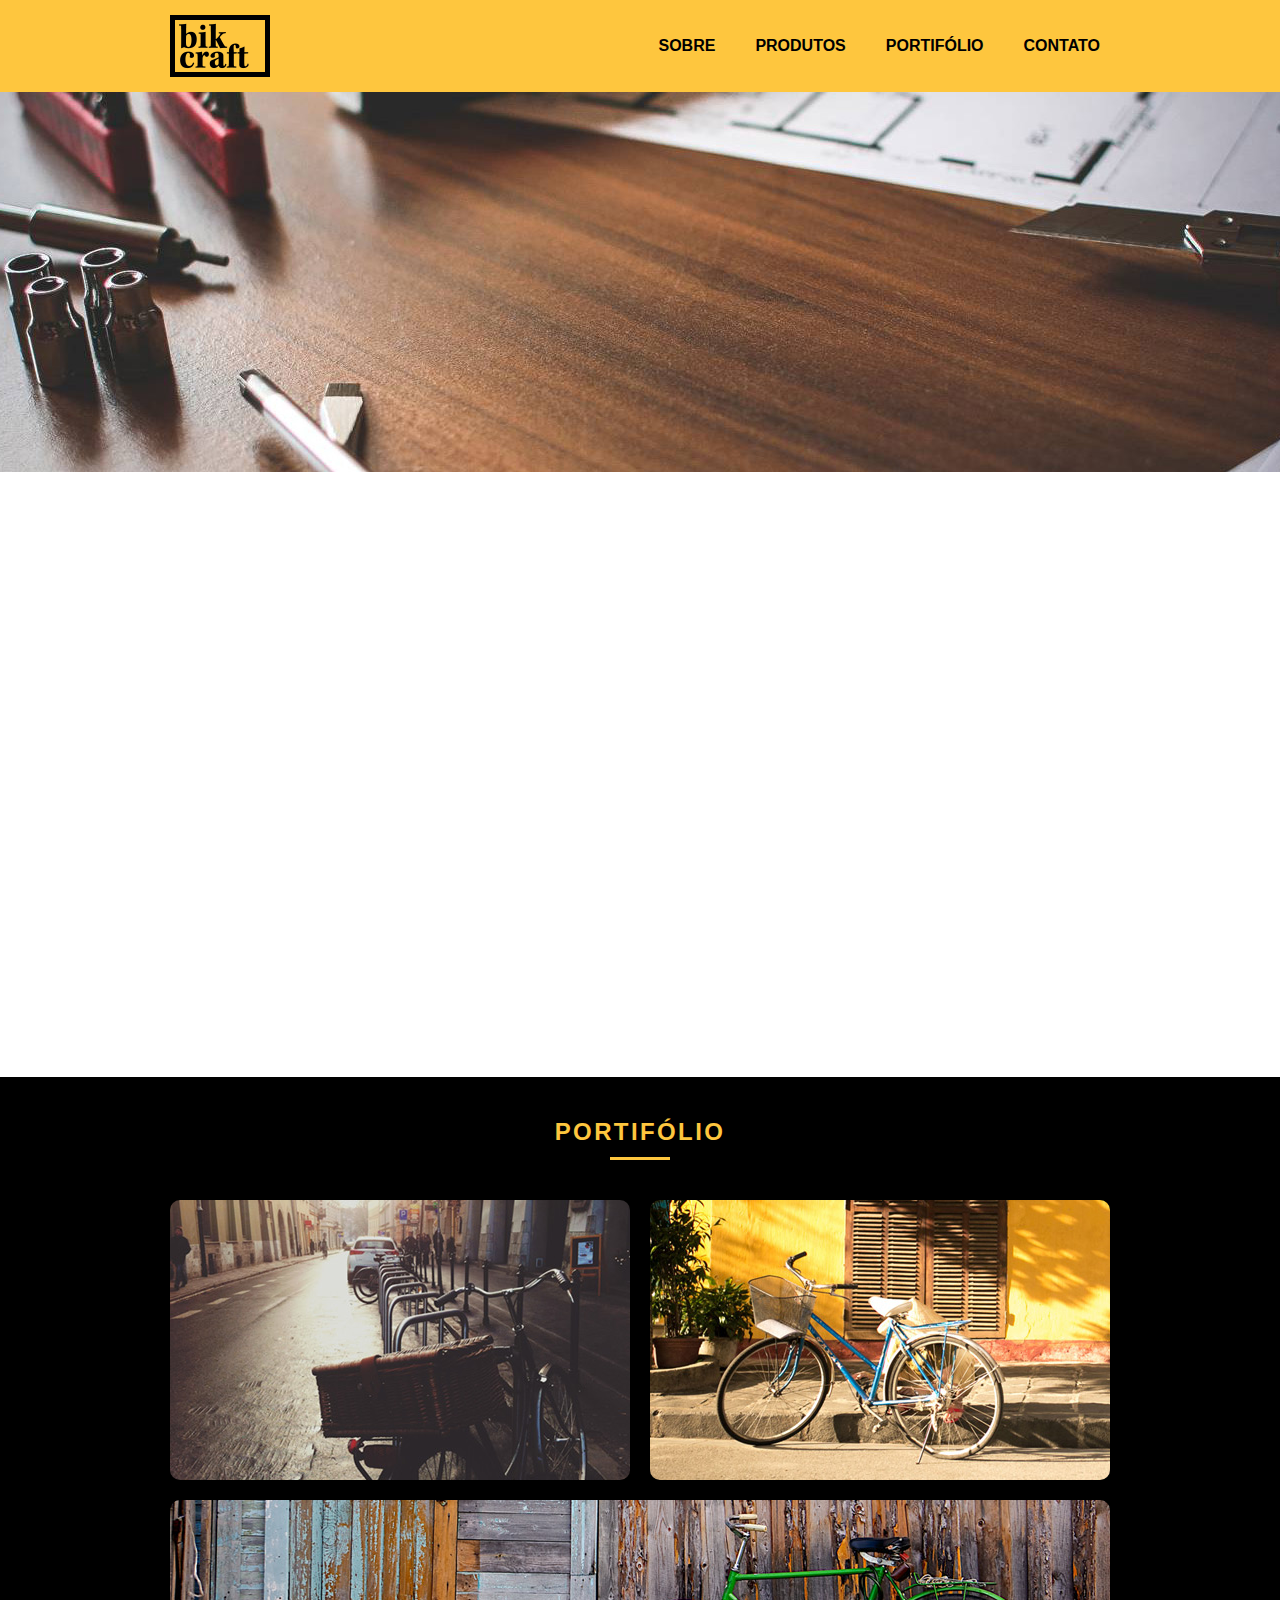
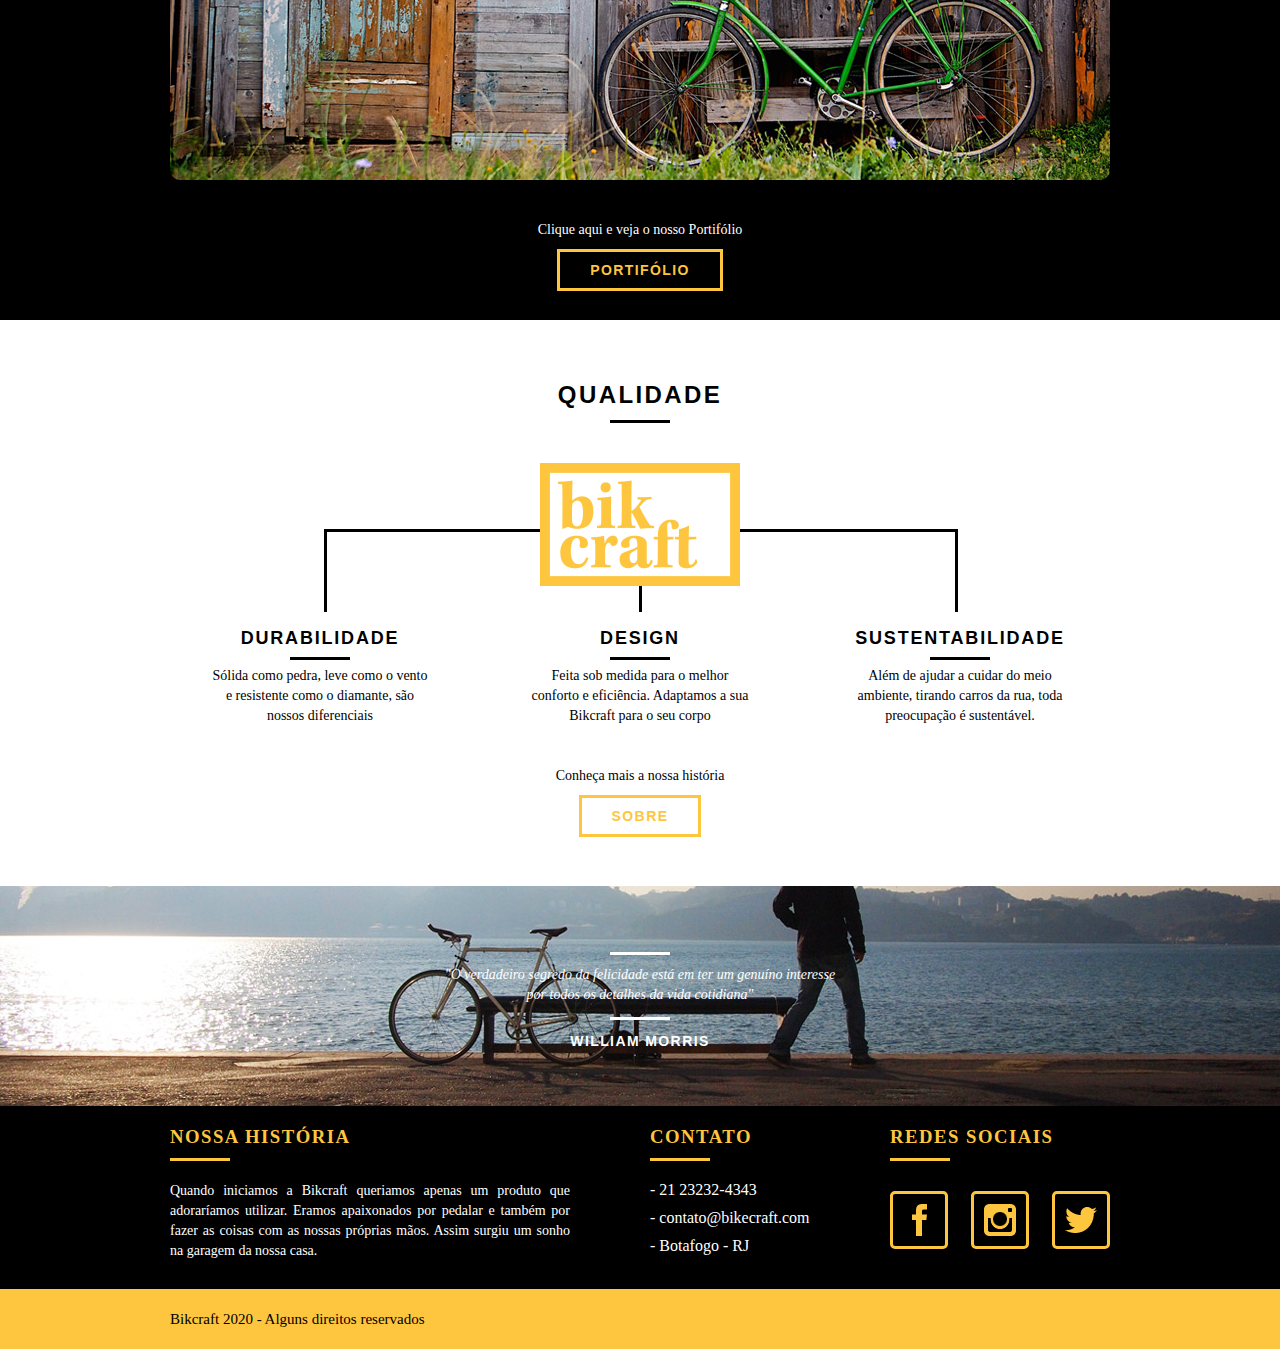
==== commit 2b37ea13: "Otimizando o código" ====
--- a/index.html
+++ b/index.html
@@ -3,10 +3,21 @@
 
 <head>
     <meta charset="UTF-8">
-    <meta name="viewport" content="width=device-width, initial-scale=1.0">
-    <title>BikeCraft</title>
+    <title>BikeCraft - Bicicletas Personalizadas</title>
+    <meta name="description" content="Compre a sua bicicleta personalizada na Bikcraft. Possuímos modelos Passeio, Retrô e Esporte.">
+
+
+    <meta property="og:type" content="website"/>
+    <meta property="og:title" content="Bikcraft - Bicicletas Personalizadas"/>
+    <meta property="og:description" content="Compre a sua bicicleta personalizada na Bikcraft. Possuímos modelos Passeio, Retrô e Esporte."/>
+    <meta property="og:url" content="http://bikcraft.com"/>
+    <meta property="og:image" content="http://bikcraft.com/img/og-image.png"/>
+
+    <meta name="viewport" content="width=device-width, initial-scale=1">
+    
+    
+    <link rel="shortcut icon" href="/favicon.png">
     <link rel="stylesheet" href="/css/main.css">
-
     <script src="./js/libs/modernizr.custom.45655.js"></script>
 
 </head>
@@ -19,7 +30,7 @@
             </a>    
             <nav class="header_menu">
                 <ul>
-                    <li><a href="sobre.html" href="#introducao">Sobre</a></li>
+                    <li><a href="sobre.html">Sobre</a></li>
                     <li><a href="produtos.html">Produtos</a></li>
                     <li><a href="portifolio.html">Portifólio</a></li>
                     <li><a href="contato.html">Contato</a></li>
@@ -100,17 +111,17 @@
         <ul class="qualidade_lista">
             <li class="grid-1-3">
                 <h3>Durabilidade</h3>
-                <p>Ainda assim, existem dúvidas a respeito de como a necessidade de renovação</p>
+                <p>Sólida como pedra, leve como o vento e resistente como o diamante, são nossos diferenciais</p>
             </li>
 
             <li class="grid-1-3">
                 <h3>Design</h3>
-                <p>Ainda assim, existem dúvidas a respeito de como a necessidade de renovação</p>
+                <p>Feita sob medida para o melhor conforto e eficiência. Adaptamos a sua Bikcraft para o seu corpo</p>
             </li>
 
             <li class="grid-1-3">
                 <h3>Sustentabilidade</h3>
-                <p>Ainda assim, existem dúvidas a respeito de como a necessidade de renovação</p>
+                <p>Além de ajudar a cuidar do meio ambiente, tirando carros da rua, toda preocupação é sustentável.</p>
             </li>
         </ul>
         <div class="call">
@@ -119,7 +130,7 @@
         </div>
     </section>
 
-    <section id="quebra">
+    <div id="quebra">
         <div class="container">
             <blockquote class="quote-externo">
                 <p>"O 
@@ -127,7 +138,7 @@
                 <cite>WILLIAM MORRIS</cite>
             </blockquote>
         </div>
-    </section>
+    </div>
 
     <footer class="footer">
         <div class="footer-1">
@@ -135,7 +146,7 @@
 
                 <div class="grid-8 nossa-historia">
                     <h3>Nossa História</h3>
-                    <p>O verdadeiro segredo da felicidade está em ter um genuíno interesse por todos os detalhes da vida cotidiana, O verdadeiro segredo da felicidade está em ter um genuíno interesse por todos os detalhes da vida cotidiana</p>
+                    <p>Quando iniciamos a Bikcraft queriamos apenas um produto que adoraríamos utilizar. Eramos apaixonados por pedalar e também por fazer as coisas com as nossas próprias mãos. Assim surgiu um sonho na garagem da nossa casa.</p>
                 </div>
 
                 <div class="grid-4 contato-footer">
--- a/css/main.css
+++ b/css/main.css
@@ -2830,6 +2830,7 @@
 
 .produtos_lista li p {
   padding: 10px 20px 20px 20px;
+  text-align: center;
 }
 
 .produtos_icone {
@@ -3185,7 +3186,7 @@
   background-color: #fec63e;
   display: -ms-grid;
   display: grid;
-  -ms-grid-columns: (1fr)[2];
+  -ms-grid-columns: repeat(2, 1fr);
       grid-template-columns: repeat(2, 1fr);
 }
 
@@ -3780,7 +3781,7 @@
   .orcamento-contato .dados-orcamento .redes .redes-sociais {
     display: -ms-grid;
     display: grid;
-    -ms-grid-columns: (1fr)[3];
+    -ms-grid-columns: repeat(3, 1fr);
         grid-template-columns: repeat(3, 1fr);
     gap: 10px;
   }
@@ -3862,7 +3863,7 @@
   .orcamento-contato .dados-orcamento .redes .redes-sociais {
     display: -ms-grid;
     display: grid;
-    -ms-grid-columns: (1fr)[3];
+    -ms-grid-columns: repeat(3, 1fr);
         grid-template-columns: repeat(3, 1fr);
     gap: 10px;
   }
@@ -3910,7 +3911,7 @@
     width: 100%;
     display: -ms-grid;
     display: grid;
-    -ms-grid-columns: (1fr)[2];
+    -ms-grid-columns: repeat(2, 1fr);
         grid-template-columns: repeat(2, 1fr);
     gap: 5px;
   }
@@ -4047,7 +4048,7 @@
     padding: 20px 0;
     display: -ms-grid;
     display: grid;
-    -ms-grid-columns: (1fr)[3];
+    -ms-grid-columns: repeat(3, 1fr);
         grid-template-columns: repeat(3, 1fr);
     gap: 15px;
   }
@@ -4098,7 +4099,7 @@
     padding: 20px 0;
     display: -ms-grid;
     display: grid;
-    -ms-grid-columns: (1fr)[3];
+    -ms-grid-columns: repeat(3, 1fr);
         grid-template-columns: repeat(3, 1fr);
     gap: 15px;
   }
